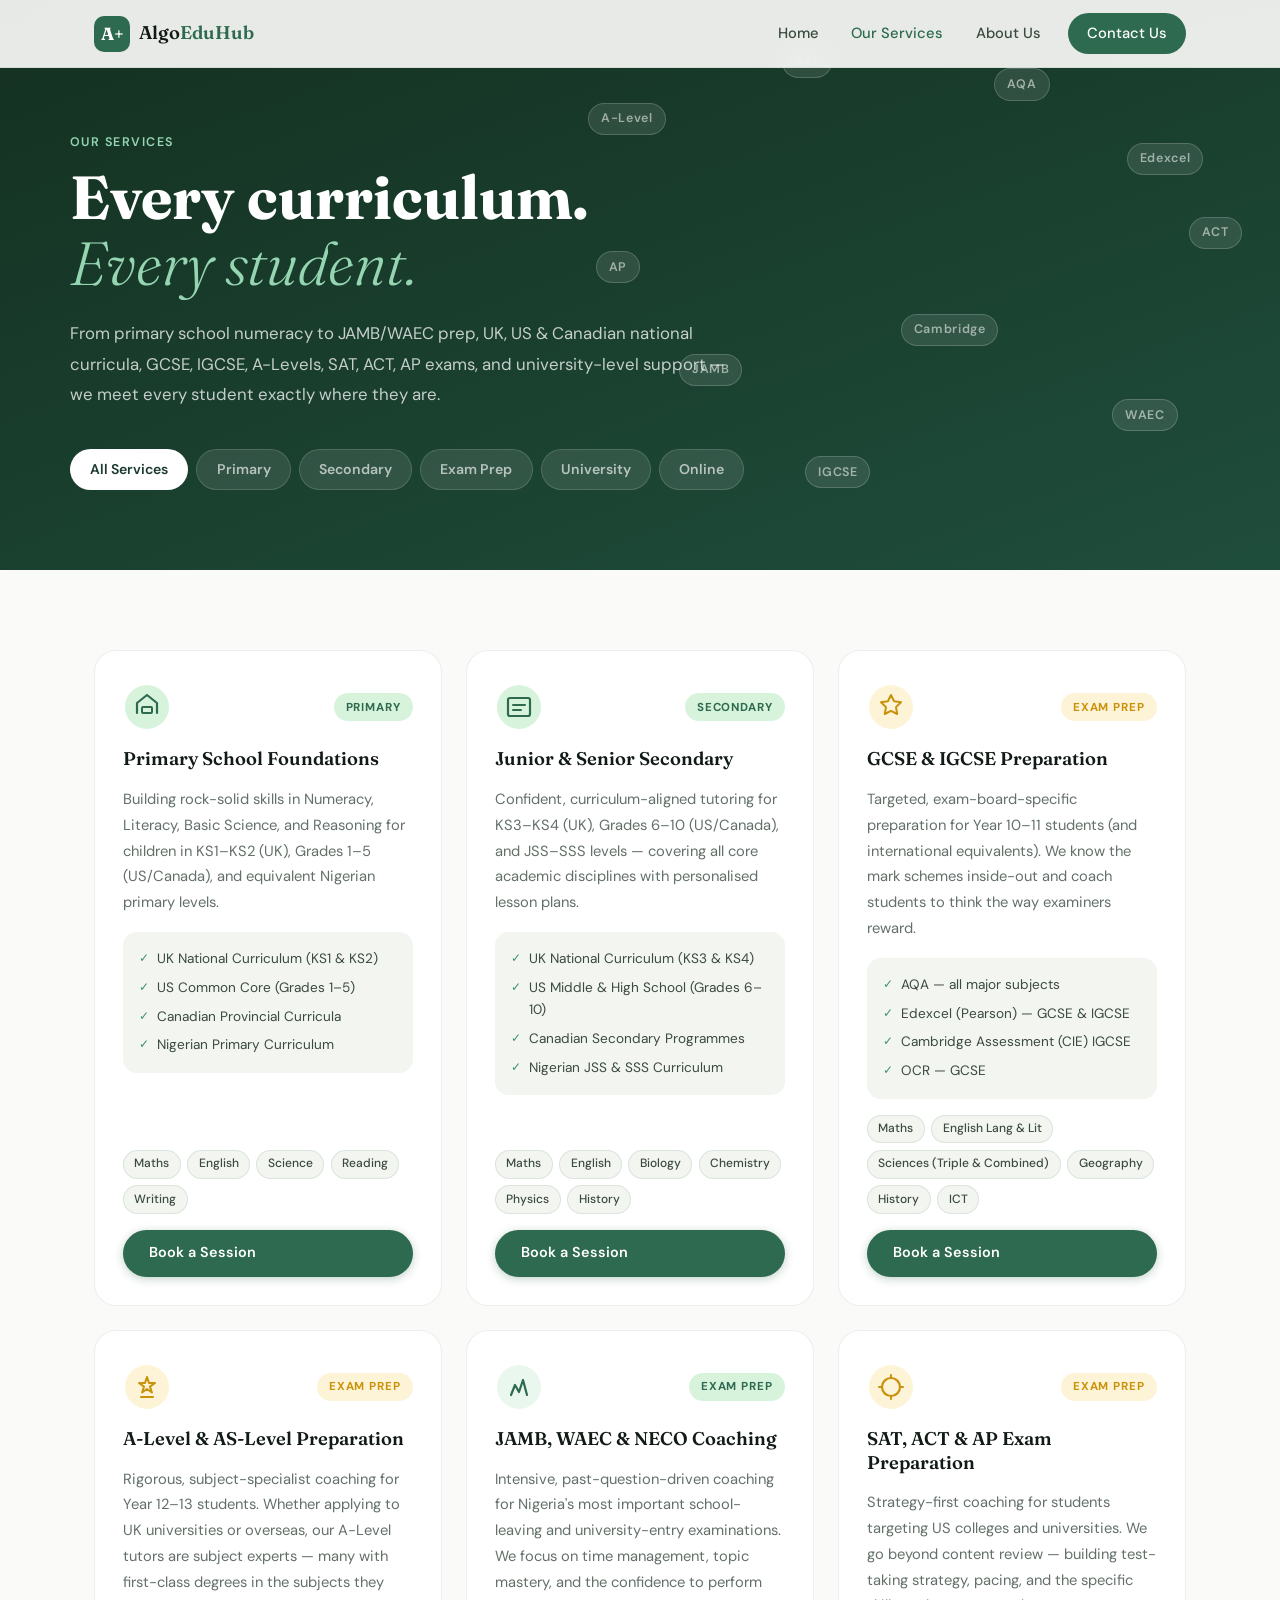
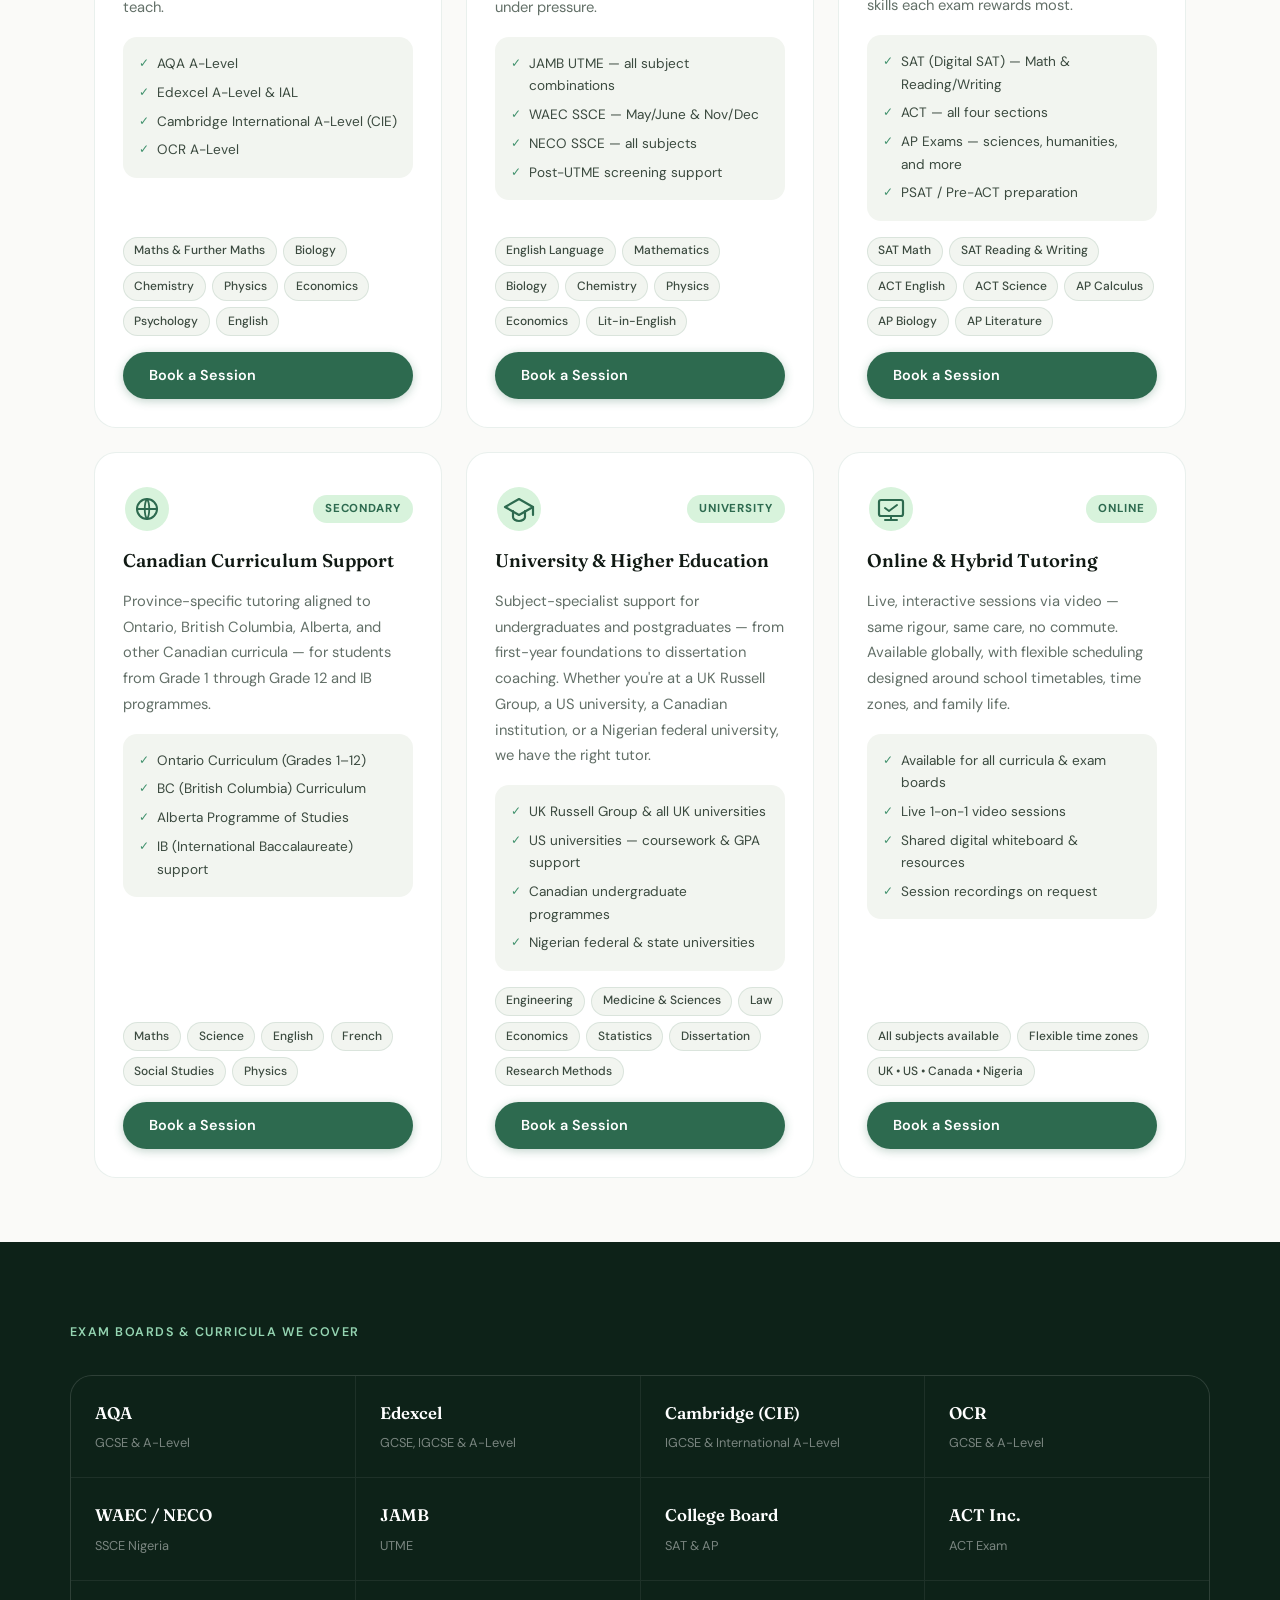
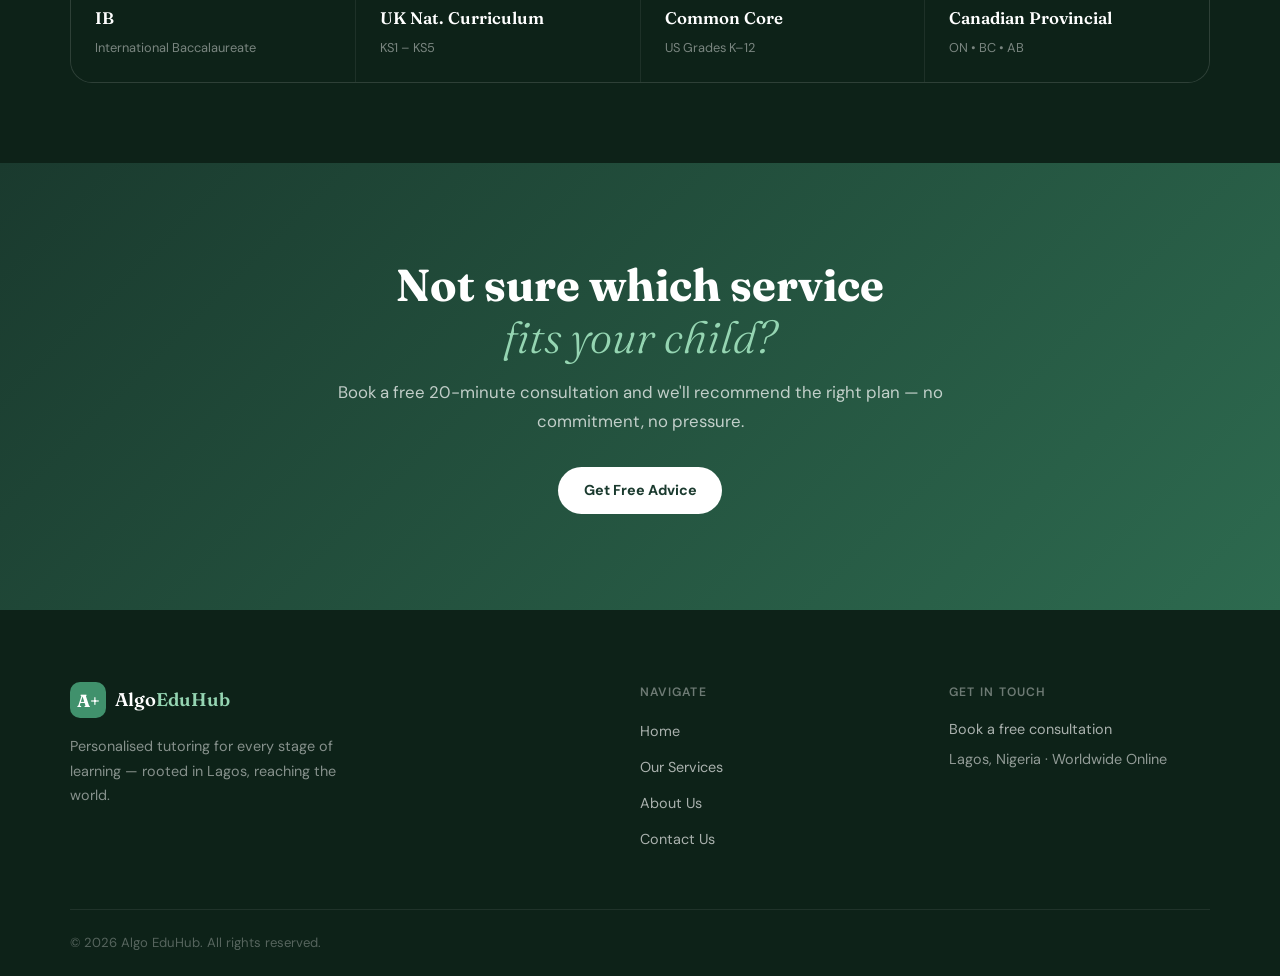
==== services.html @ 858bd10b "Site Commit" ====
<!DOCTYPE html>
<html lang="en">
<head>
  <meta charset="UTF-8" />
  <meta name="viewport" content="width=device-width, initial-scale=1.0" />
  <title>Our Services — Algo EduHub</title>
  <link rel="preconnect" href="https://fonts.googleapis.com" />
  <link rel="preconnect" href="https://fonts.gstatic.com" crossorigin />
  <link href="https://fonts.googleapis.com/css2?family=Fraunces:ital,opsz,wght@0,9..144,300;0,9..144,600;0,9..144,700;1,9..144,400&family=DM+Sans:opsz,wght@9..40,400;9..40,500;9..40,600&display=swap" rel="stylesheet" />
  <link rel="stylesheet" href="services.css" />
</head>
<body>

  <!-- NAV -->
  <header class="nav" id="nav">
    <div class="nav__inner">
      <a href="https://www.aigoeduhub.com/" class="nav__logo">
        <span class="logo-mark">A+</span>
        <span class="logo-text">Algo<em>EduHub</em></span>
      </a>
      <button class="nav__burger" id="burger" aria-label="Open menu" aria-expanded="false">
        <span></span><span></span><span></span>
      </button>
      <nav class="nav__links" id="navLinks" aria-label="Main navigation">
        <a href="..//main-page/index.html" class="nav__link">Home</a>
        <a href="../services-page/services.html" class="nav__link active">Our Services</a>
        <a href="https://www.algoeduhub.com/about" class="nav__link">About Us</a>
        <a href="https://www.algoeduhub.com/contact" class="nav__link nav__link--cta">Contact Us</a>
      </nav>
    </div>
  </header>

  <main>

    <!-- PAGE HERO -->
    <section class="page-hero">
      <div class="page-hero__inner">
        <p class="eyebrow">Our Services</p>
        <h1>Every curriculum.<br /><em>Every student.</em></h1>
        <p class="hero-sub">
          From primary school numeracy to JAMB/WAEC prep, UK, US &amp; Canadian national curricula,
          GCSE, IGCSE, A-Levels, SAT, ACT, AP exams, and university-level support —
          we meet every student exactly where they are.
        </p>

        <!-- Filter tabs -->
        <div class="filter-tabs" id="filterTabs" role="tablist" aria-label="Filter services by category">
          <button class="tab active" data-filter="all" role="tab" aria-selected="true">All Services</button>
          <button class="tab" data-filter="primary" role="tab" aria-selected="false">Primary</button>
          <button class="tab" data-filter="secondary" role="tab" aria-selected="false">Secondary</button>
          <button class="tab" data-filter="exams" role="tab" aria-selected="false">Exam Prep</button>
          <button class="tab" data-filter="university" role="tab" aria-selected="false">University</button>
          <button class="tab" data-filter="online" role="tab" aria-selected="false">Online</button>
        </div>
      </div>

      <!-- Floating curriculum badges -->
      <ul class="badge-cloud" aria-hidden="true">
        <li class="badge b1">AQA</li>
        <li class="badge b2">Edexcel</li>
        <li class="badge b3">Cambridge</li>
        <li class="badge b4">WAEC</li>
        <li class="badge b5">SAT</li>
        <li class="badge b6">ACT</li>
        <li class="badge b7">IGCSE</li>
        <li class="badge b8">A-Level</li>
        <li class="badge b9">JAMB</li>
        <li class="badge b10">AP</li>
      </ul>
    </section>

    <!-- SERVICES GRID -->
    <section class="services-section">
      <div class="services-grid" id="servicesGrid">

        <!-- 1. Primary -->
        <article class="scard reveal" data-category="primary">
          <div class="scard__top">
            <div class="scard__icon">
              <svg viewBox="0 0 48 48" fill="none" xmlns="http://www.w3.org/2000/svg">
                <circle cx="24" cy="24" r="22" fill="var(--accent-pale)"/>
                <path d="M14 30V20l10-8 10 8v10" stroke="var(--accent)" stroke-width="2.2" stroke-linecap="round" stroke-linejoin="round"/>
                <rect x="19" y="24" width="10" height="6" rx="1" stroke="var(--accent)" stroke-width="2"/>
              </svg>
            </div>
            <span class="scard__tag">Primary</span>
          </div>
          <h2>Primary School Foundations</h2>
          <p class="scard__desc">Building rock-solid skills in Numeracy, Literacy, Basic Science, and Reasoning for children in KS1–KS2 (UK), Grades 1–5 (US/Canada), and equivalent Nigerian primary levels.</p>
          <ul class="scard__curricula">
            <li>UK National Curriculum (KS1 &amp; KS2)</li>
            <li>US Common Core (Grades 1–5)</li>
            <li>Canadian Provincial Curricula</li>
            <li>Nigerian Primary Curriculum</li>
          </ul>
          <div class="scard__subjects">
            <span>Maths</span><span>English</span><span>Science</span><span>Reading</span><span>Writing</span>
          </div>
          <a href="https://www.algoeduhub.com/contact" class="btn btn--primary">Book a Session</a>
        </article>

        <!-- 2. Secondary / GCSE -->
        <article class="scard reveal" data-category="secondary">
          <div class="scard__top">
            <div class="scard__icon">
              <svg viewBox="0 0 48 48" fill="none" xmlns="http://www.w3.org/2000/svg">
                <circle cx="24" cy="24" r="22" fill="var(--accent-pale)"/>
                <rect x="13" y="15" width="22" height="18" rx="2" stroke="var(--accent)" stroke-width="2.2"/>
                <path d="M18 22h12M18 27h8" stroke="var(--accent)" stroke-width="2" stroke-linecap="round"/>
              </svg>
            </div>
            <span class="scard__tag">Secondary</span>
          </div>
          <h2>Junior &amp; Senior Secondary</h2>
          <p class="scard__desc">Confident, curriculum-aligned tutoring for KS3–KS4 (UK), Grades 6–10 (US/Canada), and JSS–SSS levels — covering all core academic disciplines with personalised lesson plans.</p>
          <ul class="scard__curricula">
            <li>UK National Curriculum (KS3 &amp; KS4)</li>
            <li>US Middle &amp; High School (Grades 6–10)</li>
            <li>Canadian Secondary Programmes</li>
            <li>Nigerian JSS &amp; SSS Curriculum</li>
          </ul>
          <div class="scard__subjects">
            <span>Maths</span><span>English</span><span>Biology</span><span>Chemistry</span><span>Physics</span><span>History</span>
          </div>
          <a href="https://www.algoeduhub.com/contact" class="btn btn--primary">Book a Session</a>
        </article>

        <!-- 3. GCSE / IGCSE -->
        <article class="scard reveal" data-category="exams">
          <div class="scard__top">
            <div class="scard__icon">
              <svg viewBox="0 0 48 48" fill="none" xmlns="http://www.w3.org/2000/svg">
                <circle cx="24" cy="24" r="22" fill="var(--gold-pale)"/>
                <path d="M24 12l3.09 6.26L34 19.27l-5 4.87 1.18 6.86L24 27.77l-6.18 3.23L19 24.14l-5-4.87 6.91-1.01L24 12z" stroke="var(--gold)" stroke-width="2" stroke-linejoin="round" fill="none"/>
              </svg>
            </div>
            <span class="scard__tag scard__tag--gold">Exam Prep</span>
          </div>
          <h2>GCSE &amp; IGCSE Preparation</h2>
          <p class="scard__desc">Targeted, exam-board-specific preparation for Year 10–11 students (and international equivalents). We know the mark schemes inside-out and coach students to think the way examiners reward.</p>
          <ul class="scard__curricula">
            <li>AQA — all major subjects</li>
            <li>Edexcel (Pearson) — GCSE &amp; IGCSE</li>
            <li>Cambridge Assessment (CIE) IGCSE</li>
            <li>OCR — GCSE</li>
          </ul>
          <div class="scard__subjects">
            <span>Maths</span><span>English Lang &amp; Lit</span><span>Sciences (Triple &amp; Combined)</span><span>Geography</span><span>History</span><span>ICT</span>
          </div>
          <a href="https://www.algoeduhub.com/contact" class="btn btn--primary">Book a Session</a>
        </article>

        <!-- 4. A-Level -->
        <article class="scard reveal" data-category="exams">
          <div class="scard__top">
            <div class="scard__icon">
              <svg viewBox="0 0 48 48" fill="none" xmlns="http://www.w3.org/2000/svg">
                <circle cx="24" cy="24" r="22" fill="var(--gold-pale)"/>
                <path d="M24 14l2 6h6l-5 3.6 1.9 5.9L24 26l-4.9 3.5 1.9-5.9L16 20h6z" stroke="var(--gold)" stroke-width="2" stroke-linejoin="round" fill="none"/>
                <path d="M18 34h12" stroke="var(--gold)" stroke-width="2" stroke-linecap="round"/>
              </svg>
            </div>
            <span class="scard__tag scard__tag--gold">Exam Prep</span>
          </div>
          <h2>A-Level &amp; AS-Level Preparation</h2>
          <p class="scard__desc">Rigorous, subject-specialist coaching for Year 12–13 students. Whether applying to UK universities or overseas, our A-Level tutors are subject experts — many with first-class degrees in the subjects they teach.</p>
          <ul class="scard__curricula">
            <li>AQA A-Level</li>
            <li>Edexcel A-Level &amp; IAL</li>
            <li>Cambridge International A-Level (CIE)</li>
            <li>OCR A-Level</li>
          </ul>
          <div class="scard__subjects">
            <span>Maths &amp; Further Maths</span><span>Biology</span><span>Chemistry</span><span>Physics</span><span>Economics</span><span>Psychology</span><span>English</span>
          </div>
          <a href="https://www.algoeduhub.com/contact" class="btn btn--primary">Book a Session</a>
        </article>

        <!-- 5. JAMB / WAEC / NECO -->
        <article class="scard reveal" data-category="exams">
          <div class="scard__top">
            <div class="scard__icon">
              <svg viewBox="0 0 48 48" fill="none" xmlns="http://www.w3.org/2000/svg">
                <circle cx="24" cy="24" r="22" fill="var(--green-pale)"/>
                <path d="M16 32l4-10 4 7 4-12 4 15" stroke="var(--accent)" stroke-width="2.2" stroke-linecap="round" stroke-linejoin="round" fill="none"/>
              </svg>
            </div>
            <span class="scard__tag">Exam Prep</span>
          </div>
          <h2>JAMB, WAEC &amp; NECO Coaching</h2>
          <p class="scard__desc">Intensive, past-question-driven coaching for Nigeria's most important school-leaving and university-entry examinations. We focus on time management, topic mastery, and the confidence to perform under pressure.</p>
          <ul class="scard__curricula">
            <li>JAMB UTME — all subject combinations</li>
            <li>WAEC SSCE — May/June &amp; Nov/Dec</li>
            <li>NECO SSCE — all subjects</li>
            <li>Post-UTME screening support</li>
          </ul>
          <div class="scard__subjects">
            <span>English Language</span><span>Mathematics</span><span>Biology</span><span>Chemistry</span><span>Physics</span><span>Economics</span><span>Lit-in-English</span>
          </div>
          <a href="https://www.algoeduhub.com/contact" class="btn btn--primary">Book a Session</a>
        </article>

        <!-- 6. SAT / ACT / AP -->
        <article class="scard reveal" data-category="exams">
          <div class="scard__top">
            <div class="scard__icon">
              <svg viewBox="0 0 48 48" fill="none" xmlns="http://www.w3.org/2000/svg">
                <circle cx="24" cy="24" r="22" fill="var(--gold-pale)"/>
                <circle cx="24" cy="24" r="9" stroke="var(--gold)" stroke-width="2.2"/>
                <path d="M24 15V12M24 36v-3M15 24h-3M36 24h-3" stroke="var(--gold)" stroke-width="2" stroke-linecap="round"/>
              </svg>
            </div>
            <span class="scard__tag scard__tag--gold">Exam Prep</span>
          </div>
          <h2>SAT, ACT &amp; AP Exam Preparation</h2>
          <p class="scard__desc">Strategy-first coaching for students targeting US colleges and universities. We go beyond content review — building test-taking strategy, pacing, and the specific skills each exam rewards most.</p>
          <ul class="scard__curricula">
            <li>SAT (Digital SAT) — Math &amp; Reading/Writing</li>
            <li>ACT — all four sections</li>
            <li>AP Exams — sciences, humanities, and more</li>
            <li>PSAT / Pre-ACT preparation</li>
          </ul>
          <div class="scard__subjects">
            <span>SAT Math</span><span>SAT Reading &amp; Writing</span><span>ACT English</span><span>ACT Science</span><span>AP Calculus</span><span>AP Biology</span><span>AP Literature</span>
          </div>
          <a href="https://www.algoeduhub.com/contact" class="btn btn--primary">Book a Session</a>
        </article>

        <!-- 7. Canadian Curriculum -->
        <article class="scard reveal" data-category="secondary">
          <div class="scard__top">
            <div class="scard__icon">
              <svg viewBox="0 0 48 48" fill="none" xmlns="http://www.w3.org/2000/svg">
                <circle cx="24" cy="24" r="22" fill="var(--accent-pale)"/>
                <path d="M24 14c-5.523 0-10 4.477-10 10s4.477 10 10 10 10-4.477 10-10S29.523 14 24 14z" stroke="var(--accent)" stroke-width="2"/>
                <path d="M14 24h20M24 14c-3 4-3 16 0 20M24 14c3 4 3 16 0 20" stroke="var(--accent)" stroke-width="1.8" stroke-linecap="round"/>
              </svg>
            </div>
            <span class="scard__tag">Secondary</span>
          </div>
          <h2>Canadian Curriculum Support</h2>
          <p class="scard__desc">Province-specific tutoring aligned to Ontario, British Columbia, Alberta, and other Canadian curricula — for students from Grade 1 through Grade 12 and IB programmes.</p>
          <ul class="scard__curricula">
            <li>Ontario Curriculum (Grades 1–12)</li>
            <li>BC (British Columbia) Curriculum</li>
            <li>Alberta Programme of Studies</li>
            <li>IB (International Baccalaureate) support</li>
          </ul>
          <div class="scard__subjects">
            <span>Maths</span><span>Science</span><span>English</span><span>French</span><span>Social Studies</span><span>Physics</span>
          </div>
          <a href="https://www.algoeduhub.com/contact" class="btn btn--primary">Book a Session</a>
        </article>

        <!-- 8. University -->
        <article class="scard reveal" data-category="university">
          <div class="scard__top">
            <div class="scard__icon">
              <svg viewBox="0 0 48 48" fill="none" xmlns="http://www.w3.org/2000/svg">
                <circle cx="24" cy="24" r="22" fill="var(--accent-pale)"/>
                <path d="M10 22l14-8 14 8-14 8-14-8z" stroke="var(--accent)" stroke-width="2.2" stroke-linejoin="round"/>
                <path d="M18 26v6c0 2 2.686 4 6 4s6-2 6-4v-6" stroke="var(--accent)" stroke-width="2.2" stroke-linecap="round"/>
                <path d="M38 22v8" stroke="var(--accent)" stroke-width="2.2" stroke-linecap="round"/>
              </svg>
            </div>
            <span class="scard__tag">University</span>
          </div>
          <h2>University &amp; Higher Education</h2>
          <p class="scard__desc">Subject-specialist support for undergraduates and postgraduates — from first-year foundations to dissertation coaching. Whether you're at a UK Russell Group, a US university, a Canadian institution, or a Nigerian federal university, we have the right tutor.</p>
          <ul class="scard__curricula">
            <li>UK Russell Group &amp; all UK universities</li>
            <li>US universities — coursework &amp; GPA support</li>
            <li>Canadian undergraduate programmes</li>
            <li>Nigerian federal &amp; state universities</li>
          </ul>
          <div class="scard__subjects">
            <span>Engineering</span><span>Medicine &amp; Sciences</span><span>Law</span><span>Economics</span><span>Statistics</span><span>Dissertation</span><span>Research Methods</span>
          </div>
          <a href="https://www.algoeduhub.com/contact" class="btn btn--primary">Book a Session</a>
        </article>

        <!-- 9. Online / Hybrid -->
        <article class="scard reveal" data-category="online">
          <div class="scard__top">
            <div class="scard__icon">
              <svg viewBox="0 0 48 48" fill="none" xmlns="http://www.w3.org/2000/svg">
                <circle cx="24" cy="24" r="22" fill="var(--accent-pale)"/>
                <rect x="12" y="15" width="24" height="16" rx="2" stroke="var(--accent)" stroke-width="2.2"/>
                <path d="M18 35h12M24 31v4" stroke="var(--accent)" stroke-width="2" stroke-linecap="round"/>
                <path d="M18 23l4 3 8-6" stroke="var(--accent)" stroke-width="2" stroke-linecap="round" stroke-linejoin="round"/>
              </svg>
            </div>
            <span class="scard__tag">Online</span>
          </div>
          <h2>Online &amp; Hybrid Tutoring</h2>
          <p class="scard__desc">Live, interactive sessions via video — same rigour, same care, no commute. Available globally, with flexible scheduling designed around school timetables, time zones, and family life.</p>
          <ul class="scard__curricula">
            <li>Available for all curricula &amp; exam boards</li>
            <li>Live 1-on-1 video sessions</li>
            <li>Shared digital whiteboard &amp; resources</li>
            <li>Session recordings on request</li>
          </ul>
          <div class="scard__subjects">
            <span>All subjects available</span><span>Flexible time zones</span><span>UK • US • Canada • Nigeria</span>
          </div>
          <a href="https://www.algoeduhub.com/contact" class="btn btn--primary">Book a Session</a>
        </article>

      </div>

      <!-- Empty state -->
      <div class="empty-state" id="emptyState" hidden>
        <p>No services match this filter. <button class="reset-link" id="resetFilter">Show all services.</button></p>
      </div>
    </section>

    <!-- EXAM BOARD STRIP -->
    <section class="boards-strip">
      <div class="boards-strip__inner">
        <p class="eyebrow">Exam Boards &amp; Curricula We Cover</p>
        <div class="boards-grid">
          <div class="board-item"><span class="board-name">AQA</span><span class="board-desc">GCSE &amp; A-Level</span></div>
          <div class="board-item"><span class="board-name">Edexcel</span><span class="board-desc">GCSE, IGCSE &amp; A-Level</span></div>
          <div class="board-item"><span class="board-name">Cambridge (CIE)</span><span class="board-desc">IGCSE &amp; International A-Level</span></div>
          <div class="board-item"><span class="board-name">OCR</span><span class="board-desc">GCSE &amp; A-Level</span></div>
          <div class="board-item"><span class="board-name">WAEC / NECO</span><span class="board-desc">SSCE Nigeria</span></div>
          <div class="board-item"><span class="board-name">JAMB</span><span class="board-desc">UTME</span></div>
          <div class="board-item"><span class="board-name">College Board</span><span class="board-desc">SAT &amp; AP</span></div>
          <div class="board-item"><span class="board-name">ACT Inc.</span><span class="board-desc">ACT Exam</span></div>
          <div class="board-item"><span class="board-name">IB</span><span class="board-desc">International Baccalaureate</span></div>
          <div class="board-item"><span class="board-name">UK Nat. Curriculum</span><span class="board-desc">KS1 – KS5</span></div>
          <div class="board-item"><span class="board-name">Common Core</span><span class="board-desc">US Grades K–12</span></div>
          <div class="board-item"><span class="board-name">Canadian Provincial</span><span class="board-desc">ON • BC • AB</span></div>
        </div>
      </div>
    </section>

    <!-- CTA -->
    <section class="cta-banner">
      <div class="cta-banner__inner">
        <h2>Not sure which service<br /><em>fits your child?</em></h2>
        <p>Book a free 20-minute consultation and we'll recommend the right plan — no commitment, no pressure.</p>
        <a href="https://www.algoeduhub.com/contact" class="btn btn--light">Get Free Advice</a>
      </div>
    </section>

  </main>

  <!-- FOOTER -->
  <footer class="footer">
    <div class="footer__inner">
      <div class="footer__brand">
        <a href="https://www.algoeduhub.com/" class="nav__logo">
          <span class="logo-mark">A+</span>
          <span class="logo-text">Algo<em>EduHub</em></span>
        </a>
        <p>Personalised tutoring for every stage of learning — rooted in Lagos, reaching the world.</p>
      </div>
      <nav class="footer__nav" aria-label="Footer navigation">
        <h4>Navigate</h4>
        <ul>
          <li><a href="https://www.algoeduhub.com/">Home</a></li>
          <li><a href="../services-page/services.html">Our Services</a></li>
          <li><a href="https://www.algoeduhub.com/about">About Us</a></li>
          <li><a href="https://www.algoeduhub.com/contact">Contact Us</a></li>
        </ul>
      </nav>
      <div class="footer__contact">
        <h4>Get In Touch</h4>
        <p><a href="https://www.algoeduhub.com/contact">Book a free consultation</a></p>
        <p>Lagos, Nigeria · Worldwide Online</p>
      </div>
    </div>
    <div class="footer__bottom">
      <p>© <span id="year"></span> Algo EduHub. All rights reserved.</p>
    </div>
  </footer>

  <script src="services.js"></script>
</body>
</html>
---- services.css ----
/* =============================================
   DELPHI EDUHUB — services.css
   Consistent with index/style.css token system
   ============================================= */

/* ---- TOKENS ---- */
:root {
  --green-900: #0d2218;
  --green-800: #143020;
  --green-700: #1a3a2e;
  --green-600: #1f4d3c;
  --green-500: #2d6a4f;
  --green-400: #40916c;
  --green-200: #95d5b2;

  --accent:       #2d6a4f;
  --accent-mid:   #40916c;
  --accent-pale:  #d8f3dc;
  --green-pale:   #eaf7ef;

  --gold:         #c9920a;
  --gold-pale:    #fdf3d7;
  --gold-mid:     #e6a817;

  --ink:          #111a14;
  --ink-mid:      #3b4a3f;
  --ink-soft:     #637068;

  --surface:      #fafaf8;
  --surface-alt:  #f2f5f0;
  --white:        #ffffff;

  --font-display: 'Fraunces', Georgia, serif;
  --font-body:    'DM Sans', system-ui, sans-serif;

  --radius-sm:  6px;
  --radius-md:  14px;
  --radius-lg:  22px;
  --radius-xl:  32px;

  --shadow-sm:  0 1px 4px rgba(13,34,24,0.07);
  --shadow-md:  0 4px 20px rgba(13,34,24,0.10);
  --shadow-lg:  0 12px 40px rgba(13,34,24,0.14);

  --max-w: 1140px;
  --nav-h: 68px;
}

/* ---- RESET ---- */
*, *::before, *::after { box-sizing: border-box; margin: 0; padding: 0; }
html { scroll-behavior: smooth; -webkit-text-size-adjust: 100%; }
body {
  font-family: var(--font-body);
  background: var(--surface);
  color: var(--ink);
  line-height: 1.65;
  font-size: 16px;
  overflow-x: hidden;
}
img, svg { display: block; max-width: 100%; }
a { color: inherit; text-decoration: none; }
ul { list-style: none; }
button { cursor: pointer; border: none; background: none; font: inherit; }

/* ---- EYEBROW ---- */
.eyebrow {
  font-size: 0.78rem;
  font-weight: 600;
  letter-spacing: 0.12em;
  text-transform: uppercase;
  color: var(--accent-mid);
  margin-bottom: 0.75rem;
}

/* ---- BUTTONS ---- */
.btn {
  display: inline-flex;
  align-items: center;
  padding: 0.72rem 1.6rem;
  border-radius: 100px;
  font-size: 0.9rem;
  font-weight: 600;
  transition: transform 0.18s, box-shadow 0.18s, background 0.18s;
}
.btn:focus-visible { outline: 3px solid var(--gold); outline-offset: 3px; }
.btn--primary {
  background: var(--green-500);
  color: var(--white);
  box-shadow: 0 2px 10px rgba(45,106,79,0.30);
}
.btn--primary:hover { background: var(--green-600); transform: translateY(-1px); box-shadow: 0 6px 18px rgba(45,106,79,0.30); }
.btn--light {
  background: var(--white);
  color: var(--green-700);
  font-weight: 700;
}
.btn--light:hover { background: var(--gold-pale); transform: translateY(-1px); }

/* ===== NAVIGATION ===== */
.nav {
  position: fixed;
  top: 0; left: 0; right: 0;
  z-index: 100;
  height: var(--nav-h);
  background: rgba(250,250,248,0.92);
  backdrop-filter: blur(12px);
  -webkit-backdrop-filter: blur(12px);
  border-bottom: 1px solid rgba(45,106,79,0.10);
  transition: box-shadow 0.25s;
}
.nav.scrolled { box-shadow: var(--shadow-md); }
.nav__inner {
  max-width: var(--max-w);
  margin: 0 auto;
  padding: 0 1.5rem;
  height: 100%;
  display: flex;
  align-items: center;
  justify-content: space-between;
}
.nav__logo {
  display: flex;
  align-items: center;
  gap: 0.55rem;
}
.logo-mark {
  width: 36px; height: 36px;
  background: var(--green-500);
  color: var(--white);
  border-radius: 10px;
  display: grid;
  place-items: center;
  font-family: var(--font-display);
  font-size: 1.1rem;
  font-weight: 700;
  flex-shrink: 0;
}
.logo-text {
  font-family: var(--font-display);
  font-size: 1.15rem;
  font-weight: 600;
  color: var(--ink);
}
.logo-text em { font-style: normal; color: var(--green-500); }

.nav__links {
  display: flex;
  align-items: center;
  gap: 0.25rem;
}
.nav__link {
  font-size: 0.92rem;
  font-weight: 500;
  color: var(--ink-mid);
  padding: 0.45rem 0.9rem;
  border-radius: 100px;
  transition: color 0.15s, background 0.15s;
}
.nav__link:hover, .nav__link.active { color: var(--green-500); }
.nav__link--cta {
  background: var(--green-500);
  color: var(--white) !important;
  padding: 0.5rem 1.2rem;
  margin-left: 0.5rem;
}
.nav__link--cta:hover { background: var(--green-600); }

.nav__burger {
  display: none;
  flex-direction: column;
  gap: 5px;
  padding: 6px;
}
.nav__burger span {
  display: block;
  width: 24px; height: 2px;
  background: var(--ink);
  border-radius: 2px;
  transition: transform 0.25s, opacity 0.25s;
}
.nav__burger.open span:nth-child(1) { transform: translateY(7px) rotate(45deg); }
.nav__burger.open span:nth-child(2) { opacity: 0; }
.nav__burger.open span:nth-child(3) { transform: translateY(-7px) rotate(-45deg); }

/* ===== PAGE HERO ===== */
.page-hero {
  background: linear-gradient(160deg, var(--green-800) 0%, var(--green-600) 100%);
  padding: calc(var(--nav-h) + 4rem) 1.5rem 5rem;
  position: relative;
  overflow: hidden;
}
.page-hero__inner {
  max-width: var(--max-w);
  margin: 0 auto;
  position: relative;
  z-index: 1;
}
.page-hero .eyebrow { color: var(--green-200); }

.page-hero h1 {
  font-family: var(--font-display);
  font-size: clamp(2.4rem, 5vw, 3.8rem);
  font-weight: 700;
  color: var(--white);
  line-height: 1.1;
  margin-bottom: 1.25rem;
}
.page-hero h1 em {
  font-style: italic;
  font-weight: 300;
  color: var(--green-200);
}
.hero-sub {
  font-size: 1.05rem;
  color: rgba(255,255,255,0.75);
  max-width: 680px;
  line-height: 1.8;
  margin-bottom: 2.5rem;
}

/* Filter tabs */
.filter-tabs {
  display: flex;
  flex-wrap: wrap;
  gap: 0.5rem;
}
.tab {
  padding: 0.5rem 1.2rem;
  border-radius: 100px;
  font-size: 0.88rem;
  font-weight: 600;
  color: rgba(255,255,255,0.65);
  background: rgba(255,255,255,0.10);
  border: 1.5px solid rgba(255,255,255,0.15);
  transition: background 0.18s, color 0.18s, border-color 0.18s;
}
.tab:hover { background: rgba(255,255,255,0.18); color: var(--white); }
.tab.active {
  background: var(--white);
  color: var(--green-700);
  border-color: transparent;
}
.tab:focus-visible { outline: 3px solid var(--gold); outline-offset: 3px; }

/* Floating badges */
.badge-cloud {
  position: absolute;
  inset: 0;
  pointer-events: none;
  list-style: none;
}
.badge {
  position: absolute;
  background: rgba(255,255,255,0.10);
  border: 1px solid rgba(255,255,255,0.18);
  color: rgba(255,255,255,0.55);
  font-size: 0.78rem;
  font-weight: 600;
  letter-spacing: 0.05em;
  padding: 0.3rem 0.75rem;
  border-radius: 100px;
  backdrop-filter: blur(4px);
  animation: floatBadge 6s ease-in-out infinite;
}
/* Position each badge */
.b1  { top: 12%; right: 18%; animation-delay: 0s; }
.b2  { top: 25%; right: 6%;  animation-delay: 0.8s; }
.b3  { top: 55%; right: 22%; animation-delay: 1.4s; }
.b4  { top: 70%; right: 8%;  animation-delay: 2s; }
.b5  { top: 8%;  right: 35%; animation-delay: 0.4s; }
.b6  { top: 38%; right: 3%;  animation-delay: 1.8s; }
.b7  { top: 80%; right: 32%; animation-delay: 2.4s; }
.b8  { top: 18%; right: 48%; animation-delay: 1.1s; }
.b9  { top: 62%; right: 42%; animation-delay: 0.6s; }
.b10 { top: 44%; right: 50%; animation-delay: 1.6s; }

@keyframes floatBadge {
  0%, 100% { transform: translateY(0); }
  50%       { transform: translateY(-8px); }
}

/* ===== SERVICES SECTION ===== */
.services-section {
  max-width: var(--max-w);
  margin: 0 auto;
  padding: 5rem 1.5rem 4rem;
}

.services-grid {
  display: grid;
  grid-template-columns: repeat(3, 1fr);
  gap: 1.5rem;
}

/* Service Card */
.scard {
  background: var(--white);
  border: 1px solid rgba(45,106,79,0.10);
  border-radius: var(--radius-lg);
  padding: 2rem 1.75rem 1.75rem;
  display: flex;
  flex-direction: column;
  gap: 1rem;
  transition: transform 0.22s, box-shadow 0.22s, border-color 0.22s;
  position: relative;
  overflow: hidden;
}
.scard::after {
  content: '';
  position: absolute;
  top: 0; left: 0; right: 0;
  height: 3px;
  background: linear-gradient(90deg, var(--green-500), var(--green-200));
  transform: scaleX(0);
  transform-origin: left;
  transition: transform 0.25s ease;
}
.scard:hover { transform: translateY(-5px); box-shadow: var(--shadow-lg); border-color: transparent; }
.scard:hover::after { transform: scaleX(1); }

/* Hidden cards (filtered out) */
.scard.hidden {
  display: none;
}

.scard__top {
  display: flex;
  align-items: center;
  justify-content: space-between;
}
.scard__icon { width: 48px; height: 48px; flex-shrink: 0; }
.scard__icon svg { width: 100%; height: 100%; }

.scard__tag {
  font-size: 0.72rem;
  font-weight: 700;
  letter-spacing: 0.08em;
  text-transform: uppercase;
  background: var(--accent-pale);
  color: var(--accent);
  padding: 0.28rem 0.75rem;
  border-radius: 100px;
}
.scard__tag--gold {
  background: var(--gold-pale);
  color: var(--gold);
}

.scard h2 {
  font-family: var(--font-display);
  font-size: 1.15rem;
  font-weight: 600;
  color: var(--ink);
  line-height: 1.3;
}

.scard__desc {
  font-size: 0.92rem;
  color: var(--ink-soft);
  line-height: 1.75;
}

/* Curricula list */
.scard__curricula {
  display: flex;
  flex-direction: column;
  gap: 0.4rem;
  padding: 1rem 1rem;
  background: var(--surface-alt);
  border-radius: var(--radius-md);
  list-style: none;
}
.scard__curricula li {
  font-size: 0.85rem;
  color: var(--ink-mid);
  padding-left: 1.1rem;
  position: relative;
}
.scard__curricula li::before {
  content: '✓';
  position: absolute;
  left: 0;
  color: var(--accent-mid);
  font-size: 0.75rem;
  top: 1px;
}

/* Subject chips */
.scard__subjects {
  display: flex;
  flex-wrap: wrap;
  gap: 0.4rem;
  margin-top: auto;
}
.scard__subjects span {
  font-size: 0.75rem;
  font-weight: 500;
  color: var(--ink-mid);
  background: var(--surface-alt);
  border: 1px solid rgba(45,106,79,0.12);
  padding: 0.22rem 0.65rem;
  border-radius: 100px;
}

/* Empty state */
.empty-state {
  text-align: center;
  padding: 4rem 1.5rem;
  color: var(--ink-soft);
  font-size: 1rem;
}
.reset-link {
  color: var(--green-500);
  font-weight: 600;
  text-decoration: underline;
}
.reset-link:hover { color: var(--green-700); }

/* ===== EXAM BOARD STRIP ===== */
.boards-strip {
  background: var(--green-900);
  padding: 5rem 1.5rem;
}
.boards-strip__inner {
  max-width: var(--max-w);
  margin: 0 auto;
}
.boards-strip .eyebrow { color: var(--green-200); margin-bottom: 2rem; }

.boards-grid {
  display: grid;
  grid-template-columns: repeat(4, 1fr);
  gap: 1px;
  background: rgba(255,255,255,0.07);
  border: 1px solid rgba(255,255,255,0.07);
  border-radius: var(--radius-lg);
  overflow: hidden;
}
.board-item {
  display: flex;
  flex-direction: column;
  gap: 0.3rem;
  padding: 1.5rem 1.5rem;
  background: var(--green-900);
  transition: background 0.18s;
}
.board-item:hover { background: var(--green-800); }
.board-name {
  font-family: var(--font-display);
  font-size: 1.05rem;
  font-weight: 600;
  color: var(--white);
}
.board-desc {
  font-size: 0.8rem;
  color: rgba(255,255,255,0.45);
}

/* ===== CTA BANNER ===== */
.cta-banner {
  background: linear-gradient(135deg, var(--green-700) 0%, var(--green-500) 100%);
  padding: 6rem 1.5rem;
}
.cta-banner__inner {
  max-width: 640px;
  margin: 0 auto;
  text-align: center;
}
.cta-banner h2 {
  font-family: var(--font-display);
  font-size: clamp(1.9rem, 4vw, 2.8rem);
  font-weight: 700;
  color: var(--white);
  line-height: 1.15;
  margin-bottom: 1rem;
}
.cta-banner h2 em {
  font-style: italic;
  font-weight: 300;
  color: var(--green-200);
}
.cta-banner p {
  color: rgba(255,255,255,0.72);
  font-size: 1.05rem;
  margin-bottom: 2rem;
  line-height: 1.7;
}

/* ===== FOOTER ===== */
.footer {
  background: var(--green-900);
  color: rgba(255,255,255,0.80);
  padding: 4.5rem 1.5rem 0;
}
.footer__inner {
  max-width: var(--max-w);
  margin: 0 auto;
  display: grid;
  grid-template-columns: 2fr 1fr 1fr;
  gap: 3rem;
  padding-bottom: 3.5rem;
  border-bottom: 1px solid rgba(255,255,255,0.08);
}
.footer .logo-mark { background: var(--green-400); }
.footer .logo-text { color: var(--white); }
.footer .logo-text em { color: var(--green-200); }
.footer__brand p {
  margin-top: 1rem;
  font-size: 0.9rem;
  color: rgba(255,255,255,0.50);
  line-height: 1.7;
  max-width: 280px;
}
.footer__nav h4,
.footer__contact h4 {
  font-size: 0.76rem;
  font-weight: 600;
  letter-spacing: 0.10em;
  text-transform: uppercase;
  color: rgba(255,255,255,0.40);
  margin-bottom: 1rem;
}
.footer__nav ul { display: flex; flex-direction: column; gap: 0.6rem; }
.footer__nav a,
.footer__contact a {
  font-size: 0.9rem;
  color: rgba(255,255,255,0.65);
  transition: color 0.15s;
}
.footer__nav a:hover,
.footer__contact a:hover { color: var(--white); }
.footer__contact p { font-size: 0.9rem; color: rgba(255,255,255,0.55); margin-bottom: 0.4rem; }
.footer__bottom {
  max-width: var(--max-w);
  margin: 0 auto;
  padding: 1.4rem 0;
  font-size: 0.82rem;
  color: rgba(255,255,255,0.30);
}

/* ===== SCROLL REVEAL ===== */
.reveal {
  opacity: 0;
  transform: translateY(24px);
  transition: opacity 0.55s ease, transform 0.55s ease;
}
.reveal.visible {
  opacity: 1;
  transform: none;
}

/* ===== RESPONSIVE ===== */
@media (max-width: 1024px) {
  .services-grid { grid-template-columns: repeat(2, 1fr); }
  .boards-grid { grid-template-columns: repeat(3, 1fr); }
  .badge-cloud { display: none; }
}

@media (max-width: 720px) {
  .services-grid { grid-template-columns: 1fr; }
  .boards-grid { grid-template-columns: repeat(2, 1fr); }
  .footer__inner { grid-template-columns: 1fr; }
  .footer__brand { grid-column: 1; }
}

@media (max-width: 640px) {
  .nav__links {
    display: none;
    flex-direction: column;
    align-items: stretch;
    position: fixed;
    top: var(--nav-h);
    left: 0; right: 0;
    background: var(--surface);
    border-bottom: 1px solid rgba(45,106,79,0.10);
    padding: 1.25rem 1.5rem;
    gap: 0.25rem;
    box-shadow: var(--shadow-md);
  }
  .nav__links.open { display: flex; }
  .nav__link { padding: 0.65rem 1rem; border-radius: var(--radius-sm); }
  .nav__link--cta { text-align: center; margin-left: 0; margin-top: 0.5rem; }
  .nav__burger { display: flex; }

  .filter-tabs { gap: 0.4rem; }
  .tab { font-size: 0.82rem; padding: 0.45rem 0.9rem; }

  .boards-grid { grid-template-columns: 1fr 1fr; }
}

@media (prefers-reduced-motion: reduce) {
  .reveal { opacity: 1; transform: none; transition: none; }
  .badge { animation: none; }
  html { scroll-behavior: auto; }
}
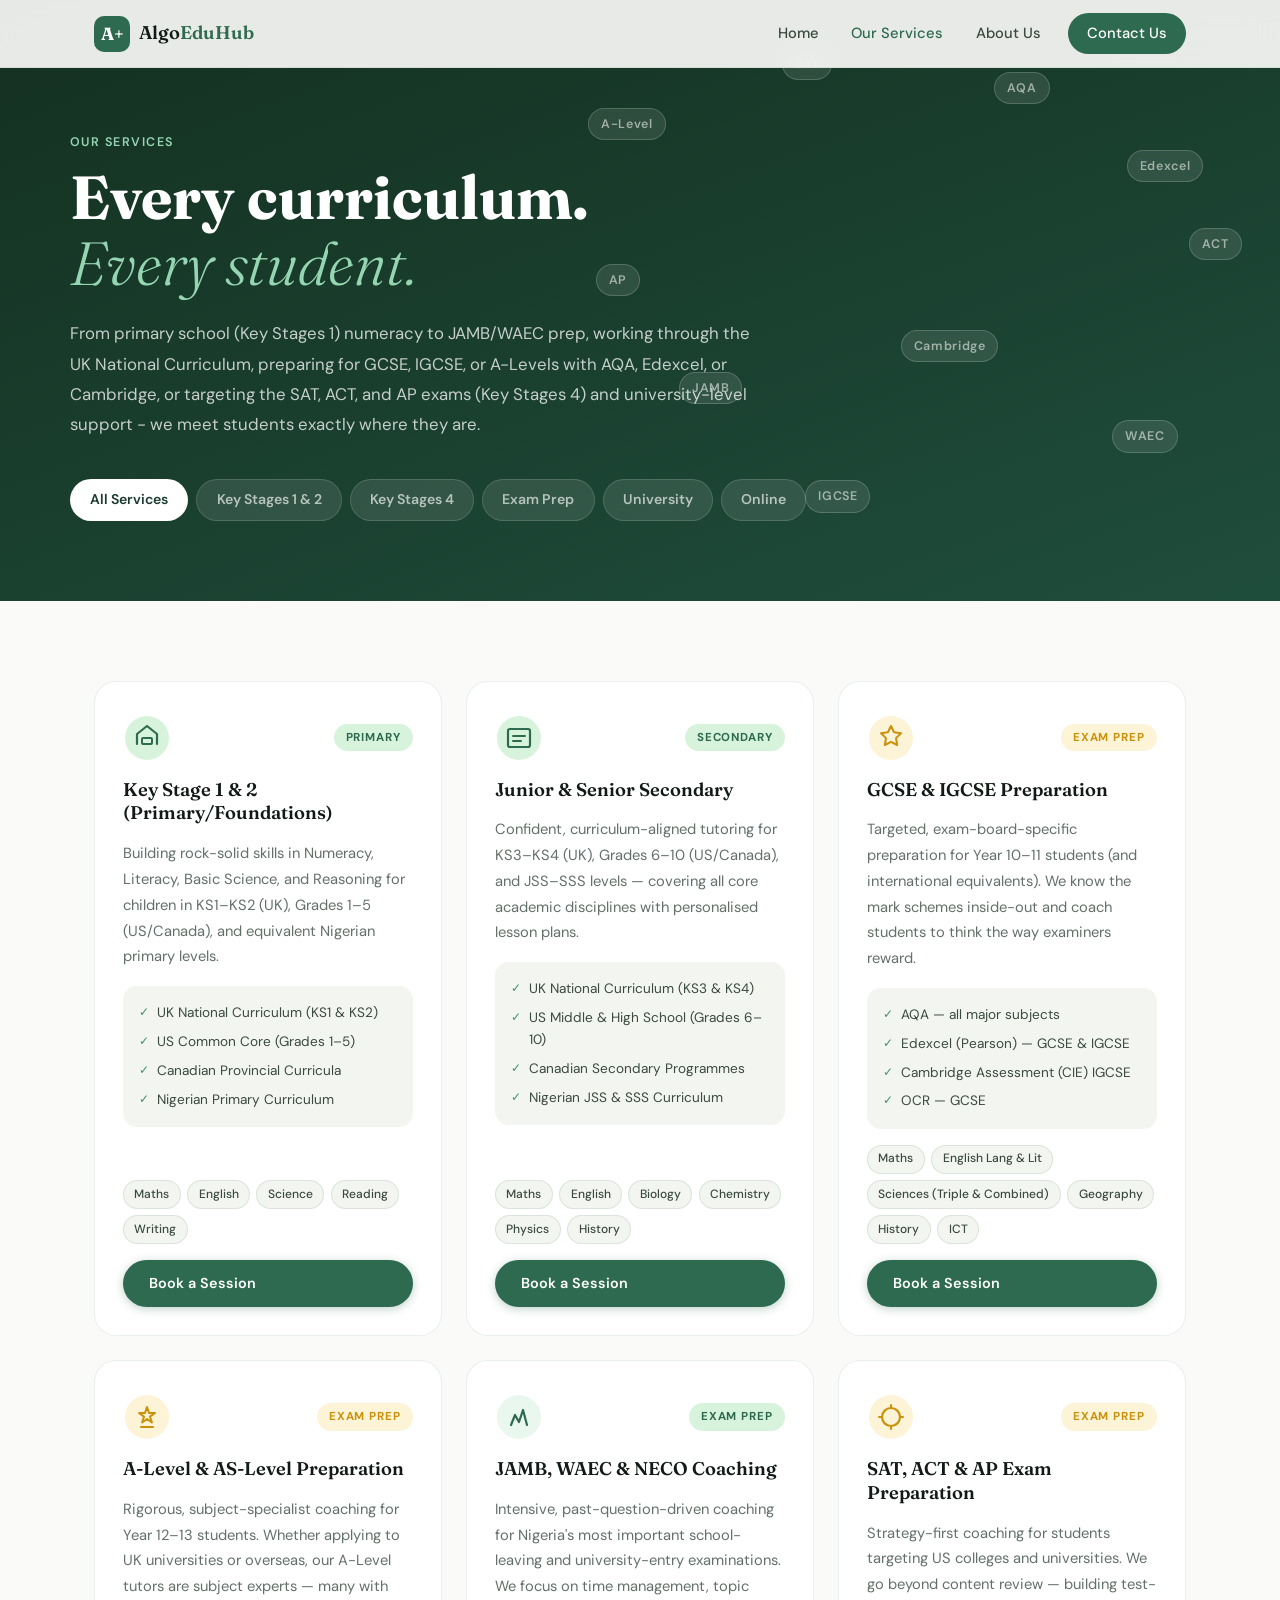
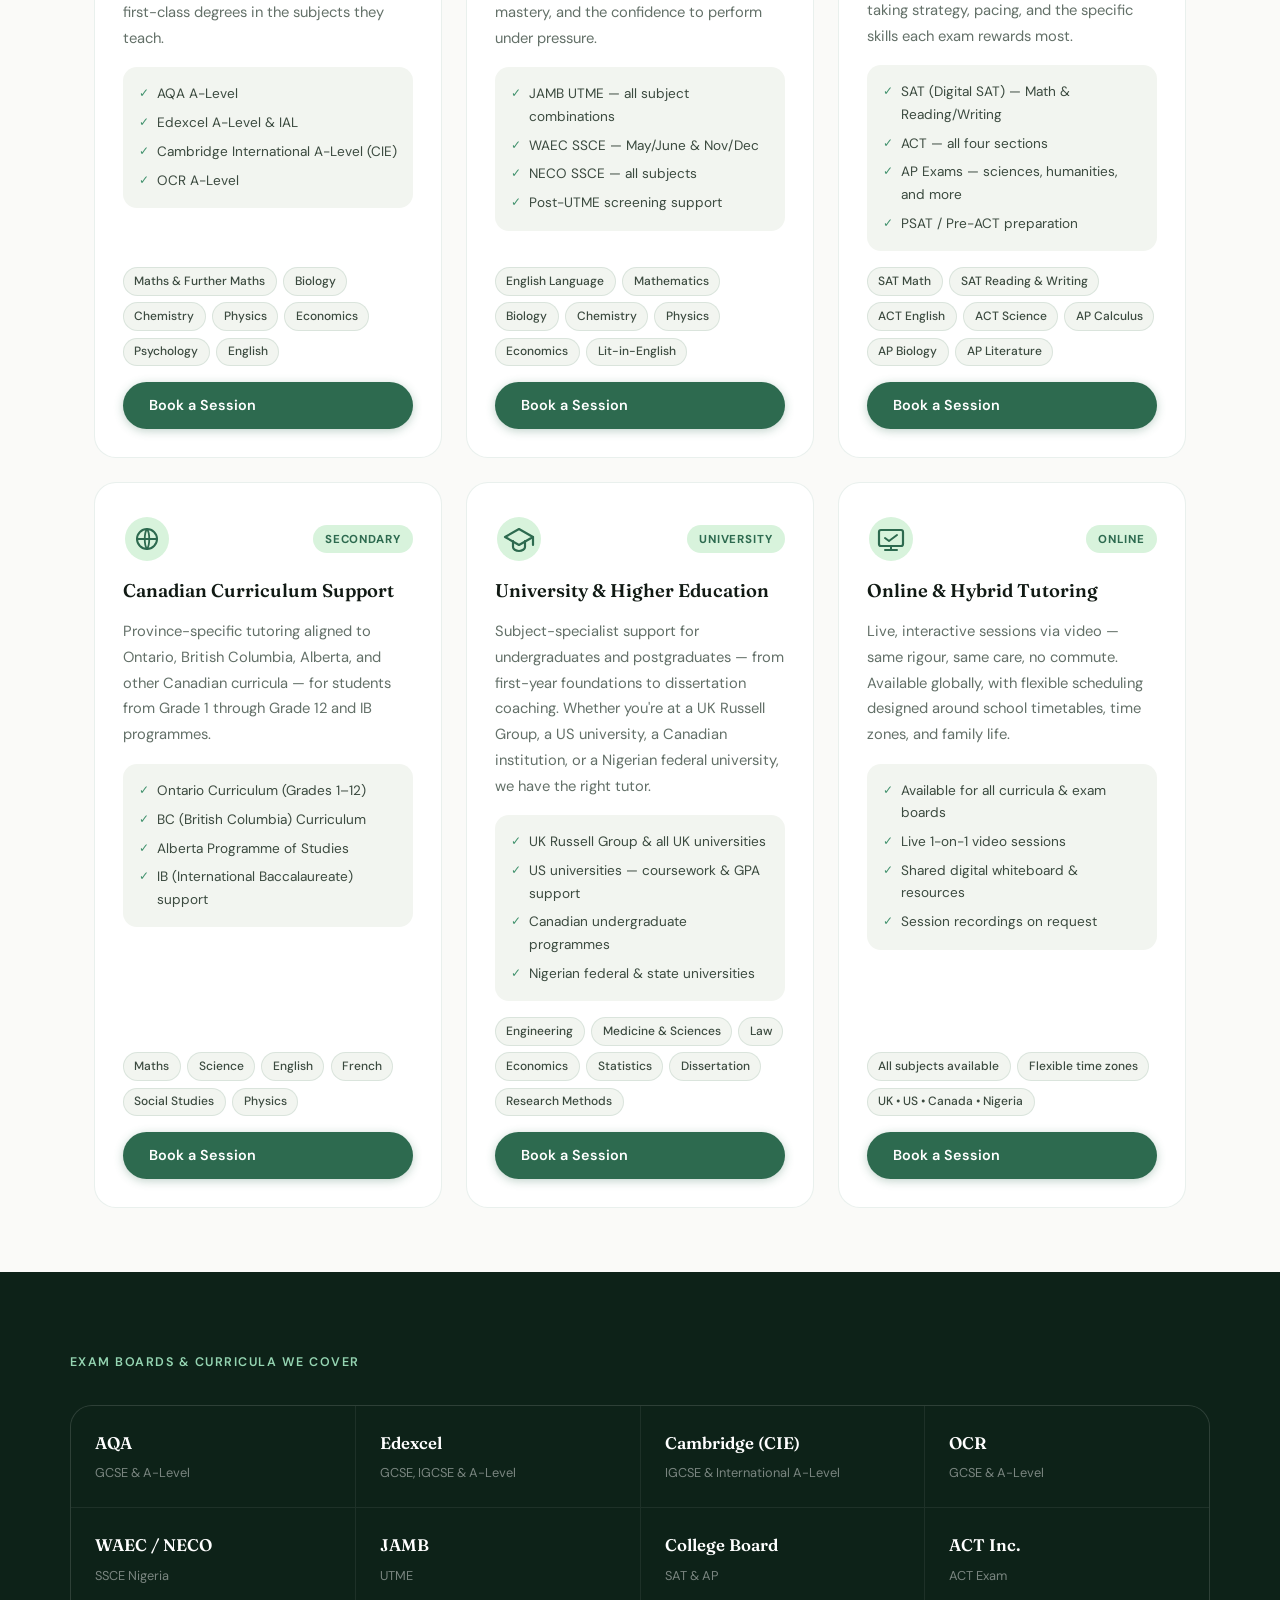
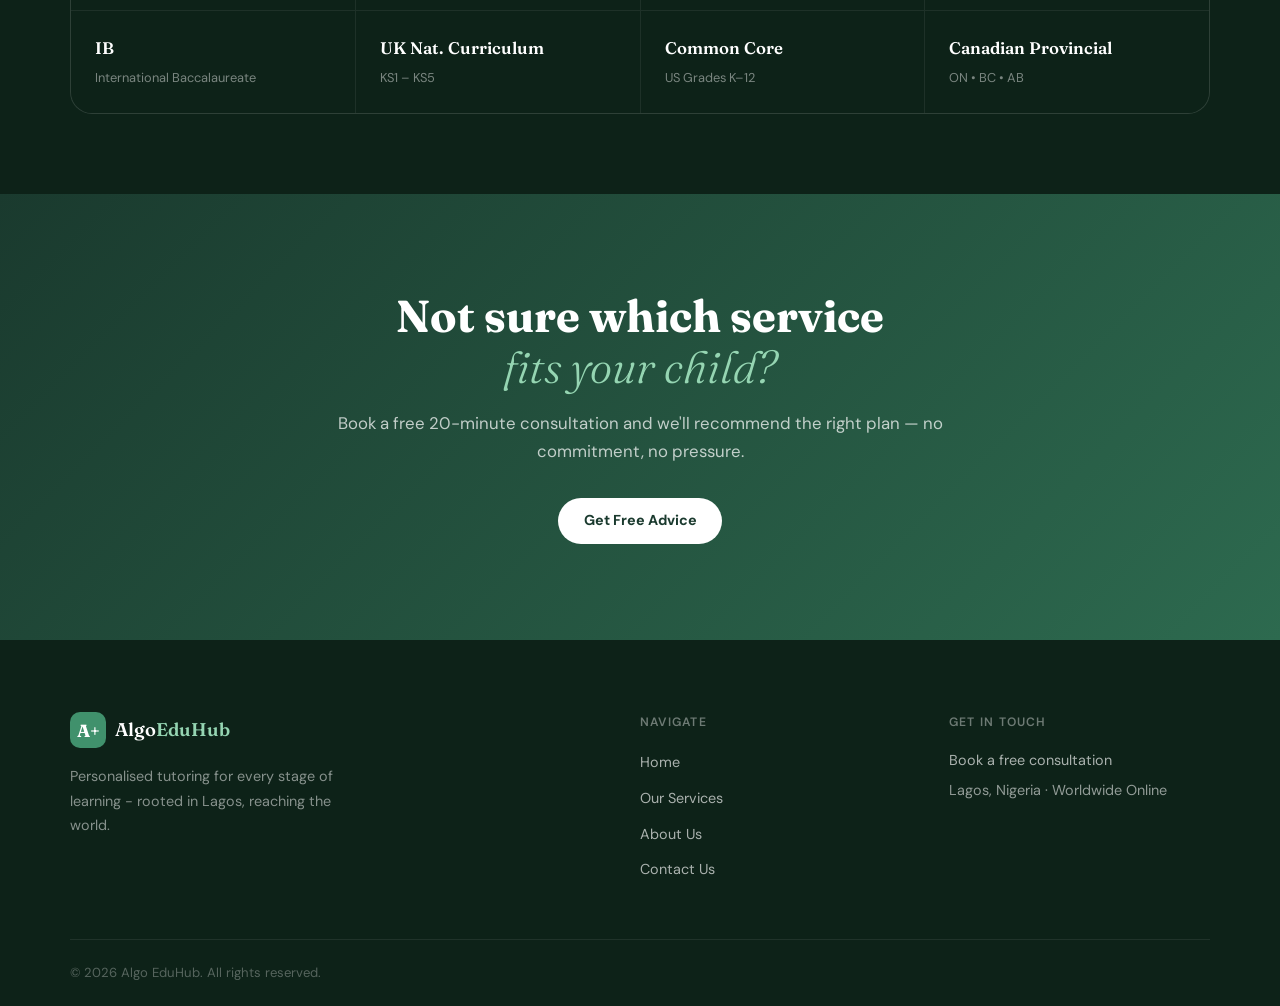
==== commit 7a2834de: "today's commit" ====
--- a/services.html
+++ b/services.html
@@ -22,10 +22,10 @@
         <span></span><span></span><span></span>
       </button>
       <nav class="nav__links" id="navLinks" aria-label="Main navigation">
-        <a href="..//main-page/index.html" class="nav__link">Home</a>
-        <a href="../services-page/services.html" class="nav__link active">Our Services</a>
+        <a href="index.html" class="nav__link">Home</a>
+        <a href="services.html" class="nav__link active">Our Services</a>
         <a href="https://www.algoeduhub.com/about" class="nav__link">About Us</a>
-        <a href="https://www.algoeduhub.com/contact" class="nav__link nav__link--cta">Contact Us</a>
+        <a href="https://wa.me/9124222764" class="nav__link nav__link--cta">Contact Us</a>
       </nav>
     </div>
   </header>
@@ -38,16 +38,14 @@
         <p class="eyebrow">Our Services</p>
         <h1>Every curriculum.<br /><em>Every student.</em></h1>
         <p class="hero-sub">
-          From primary school numeracy to JAMB/WAEC prep, UK, US &amp; Canadian national curricula,
-          GCSE, IGCSE, A-Levels, SAT, ACT, AP exams, and university-level support —
-          we meet every student exactly where they are.
+          From primary school (Key Stages 1) numeracy to JAMB/WAEC prep, working through the UK National Curriculum, preparing for GCSE, IGCSE, or A-Levels with AQA, Edexcel, or Cambridge, or targeting the SAT, ACT, and AP exams (Key Stages 4) and university-level support - we meet students exactly where they are.
         </p>
 
         <!-- Filter tabs -->
         <div class="filter-tabs" id="filterTabs" role="tablist" aria-label="Filter services by category">
           <button class="tab active" data-filter="all" role="tab" aria-selected="true">All Services</button>
-          <button class="tab" data-filter="primary" role="tab" aria-selected="false">Primary</button>
-          <button class="tab" data-filter="secondary" role="tab" aria-selected="false">Secondary</button>
+          <button class="tab" data-filter="primary" role="tab" aria-selected="false">Key Stages 1 & 2</button>
+          <button class="tab" data-filter="secondary" role="tab" aria-selected="false">Key Stages 4 </button>
           <button class="tab" data-filter="exams" role="tab" aria-selected="false">Exam Prep</button>
           <button class="tab" data-filter="university" role="tab" aria-selected="false">University</button>
           <button class="tab" data-filter="online" role="tab" aria-selected="false">Online</button>
@@ -85,7 +83,7 @@
             </div>
             <span class="scard__tag">Primary</span>
           </div>
-          <h2>Primary School Foundations</h2>
+          <h2> Key Stage 1 & 2 (Primary/Foundations)</h2>
           <p class="scard__desc">Building rock-solid skills in Numeracy, Literacy, Basic Science, and Reasoning for children in KS1–KS2 (UK), Grades 1–5 (US/Canada), and equivalent Nigerian primary levels.</p>
           <ul class="scard__curricula">
             <li>UK National Curriculum (KS1 &amp; KS2)</li>
@@ -96,7 +94,7 @@
           <div class="scard__subjects">
             <span>Maths</span><span>English</span><span>Science</span><span>Reading</span><span>Writing</span>
           </div>
-          <a href="https://www.algoeduhub.com/contact" class="btn btn--primary">Book a Session</a>
+          <a href="https://wa.me/8110734282" class="btn btn--primary">Book a Session</a>
         </article>
 
         <!-- 2. Secondary / GCSE -->
@@ -122,7 +120,7 @@
           <div class="scard__subjects">
             <span>Maths</span><span>English</span><span>Biology</span><span>Chemistry</span><span>Physics</span><span>History</span>
           </div>
-          <a href="https://www.algoeduhub.com/contact" class="btn btn--primary">Book a Session</a>
+          <a href="https://wa.me/8110734282" class="btn btn--primary">Book a Session</a>
         </article>
 
         <!-- 3. GCSE / IGCSE -->
@@ -147,7 +145,7 @@
           <div class="scard__subjects">
             <span>Maths</span><span>English Lang &amp; Lit</span><span>Sciences (Triple &amp; Combined)</span><span>Geography</span><span>History</span><span>ICT</span>
           </div>
-          <a href="https://www.algoeduhub.com/contact" class="btn btn--primary">Book a Session</a>
+          <a href="https://wa.me/8110734282" class="btn btn--primary">Book a Session</a>
         </article>
 
         <!-- 4. A-Level -->
@@ -173,7 +171,7 @@
           <div class="scard__subjects">
             <span>Maths &amp; Further Maths</span><span>Biology</span><span>Chemistry</span><span>Physics</span><span>Economics</span><span>Psychology</span><span>English</span>
           </div>
-          <a href="https://www.algoeduhub.com/contact" class="btn btn--primary">Book a Session</a>
+          <a href="https://wa.me/8110734282" class="btn btn--primary">Book a Session</a>
         </article>
 
         <!-- 5. JAMB / WAEC / NECO -->
@@ -198,7 +196,7 @@
           <div class="scard__subjects">
             <span>English Language</span><span>Mathematics</span><span>Biology</span><span>Chemistry</span><span>Physics</span><span>Economics</span><span>Lit-in-English</span>
           </div>
-          <a href="https://www.algoeduhub.com/contact" class="btn btn--primary">Book a Session</a>
+          <a href="https://wa.me/8110734282" class="btn btn--primary">Book a Session</a>
         </article>
 
         <!-- 6. SAT / ACT / AP -->
@@ -224,7 +222,7 @@
           <div class="scard__subjects">
             <span>SAT Math</span><span>SAT Reading &amp; Writing</span><span>ACT English</span><span>ACT Science</span><span>AP Calculus</span><span>AP Biology</span><span>AP Literature</span>
           </div>
-          <a href="https://www.algoeduhub.com/contact" class="btn btn--primary">Book a Session</a>
+          <a href="https://wa.me/8110734282" class="btn btn--primary">Book a Session</a>
         </article>
 
         <!-- 7. Canadian Curriculum -->
@@ -250,7 +248,7 @@
           <div class="scard__subjects">
             <span>Maths</span><span>Science</span><span>English</span><span>French</span><span>Social Studies</span><span>Physics</span>
           </div>
-          <a href="https://www.algoeduhub.com/contact" class="btn btn--primary">Book a Session</a>
+          <a href="https://wa.me/8110734282" class="btn btn--primary">Book a Session</a>
         </article>
 
         <!-- 8. University -->
@@ -277,7 +275,7 @@
           <div class="scard__subjects">
             <span>Engineering</span><span>Medicine &amp; Sciences</span><span>Law</span><span>Economics</span><span>Statistics</span><span>Dissertation</span><span>Research Methods</span>
           </div>
-          <a href="https://www.algoeduhub.com/contact" class="btn btn--primary">Book a Session</a>
+          <a href="https://wa.me/8110734282" class="btn btn--primary">Book a Session</a>
         </article>
 
         <!-- 9. Online / Hybrid -->
@@ -304,7 +302,7 @@
           <div class="scard__subjects">
             <span>All subjects available</span><span>Flexible time zones</span><span>UK • US • Canada • Nigeria</span>
           </div>
-          <a href="https://www.algoeduhub.com/contact" class="btn btn--primary">Book a Session</a>
+          <a href="https://wa.me/8110734282" class="btn btn--primary">Book a Session</a>
         </article>
 
       </div>
@@ -341,7 +339,7 @@
       <div class="cta-banner__inner">
         <h2>Not sure which service<br /><em>fits your child?</em></h2>
         <p>Book a free 20-minute consultation and we'll recommend the right plan — no commitment, no pressure.</p>
-        <a href="https://www.algoeduhub.com/contact" class="btn btn--light">Get Free Advice</a>
+        <a href="https://wa.me/8110734282" class="btn btn--light">Get Free Advice</a>
       </div>
     </section>
 
@@ -355,7 +353,7 @@
           <span class="logo-mark">A+</span>
           <span class="logo-text">Algo<em>EduHub</em></span>
         </a>
-        <p>Personalised tutoring for every stage of learning — rooted in Lagos, reaching the world.</p>
+        <p>Personalised tutoring for every stage of learning - rooted in Lagos, reaching the world.</p>
       </div>
       <nav class="footer__nav" aria-label="Footer navigation">
         <h4>Navigate</h4>
@@ -363,12 +361,12 @@
           <li><a href="https://www.algoeduhub.com/">Home</a></li>
           <li><a href="../services-page/services.html">Our Services</a></li>
           <li><a href="https://www.algoeduhub.com/about">About Us</a></li>
-          <li><a href="https://www.algoeduhub.com/contact">Contact Us</a></li>
+          <li><a href="https://wa.me/9124222764">Contact Us</a></li>
         </ul>
       </nav>
       <div class="footer__contact">
         <h4>Get In Touch</h4>
-        <p><a href="https://www.algoeduhub.com/contact">Book a free consultation</a></p>
+        <p><a href="https://wa.me/9124222764">Book a free consultation</a></p>
         <p>Lagos, Nigeria · Worldwide Online</p>
       </div>
     </div>
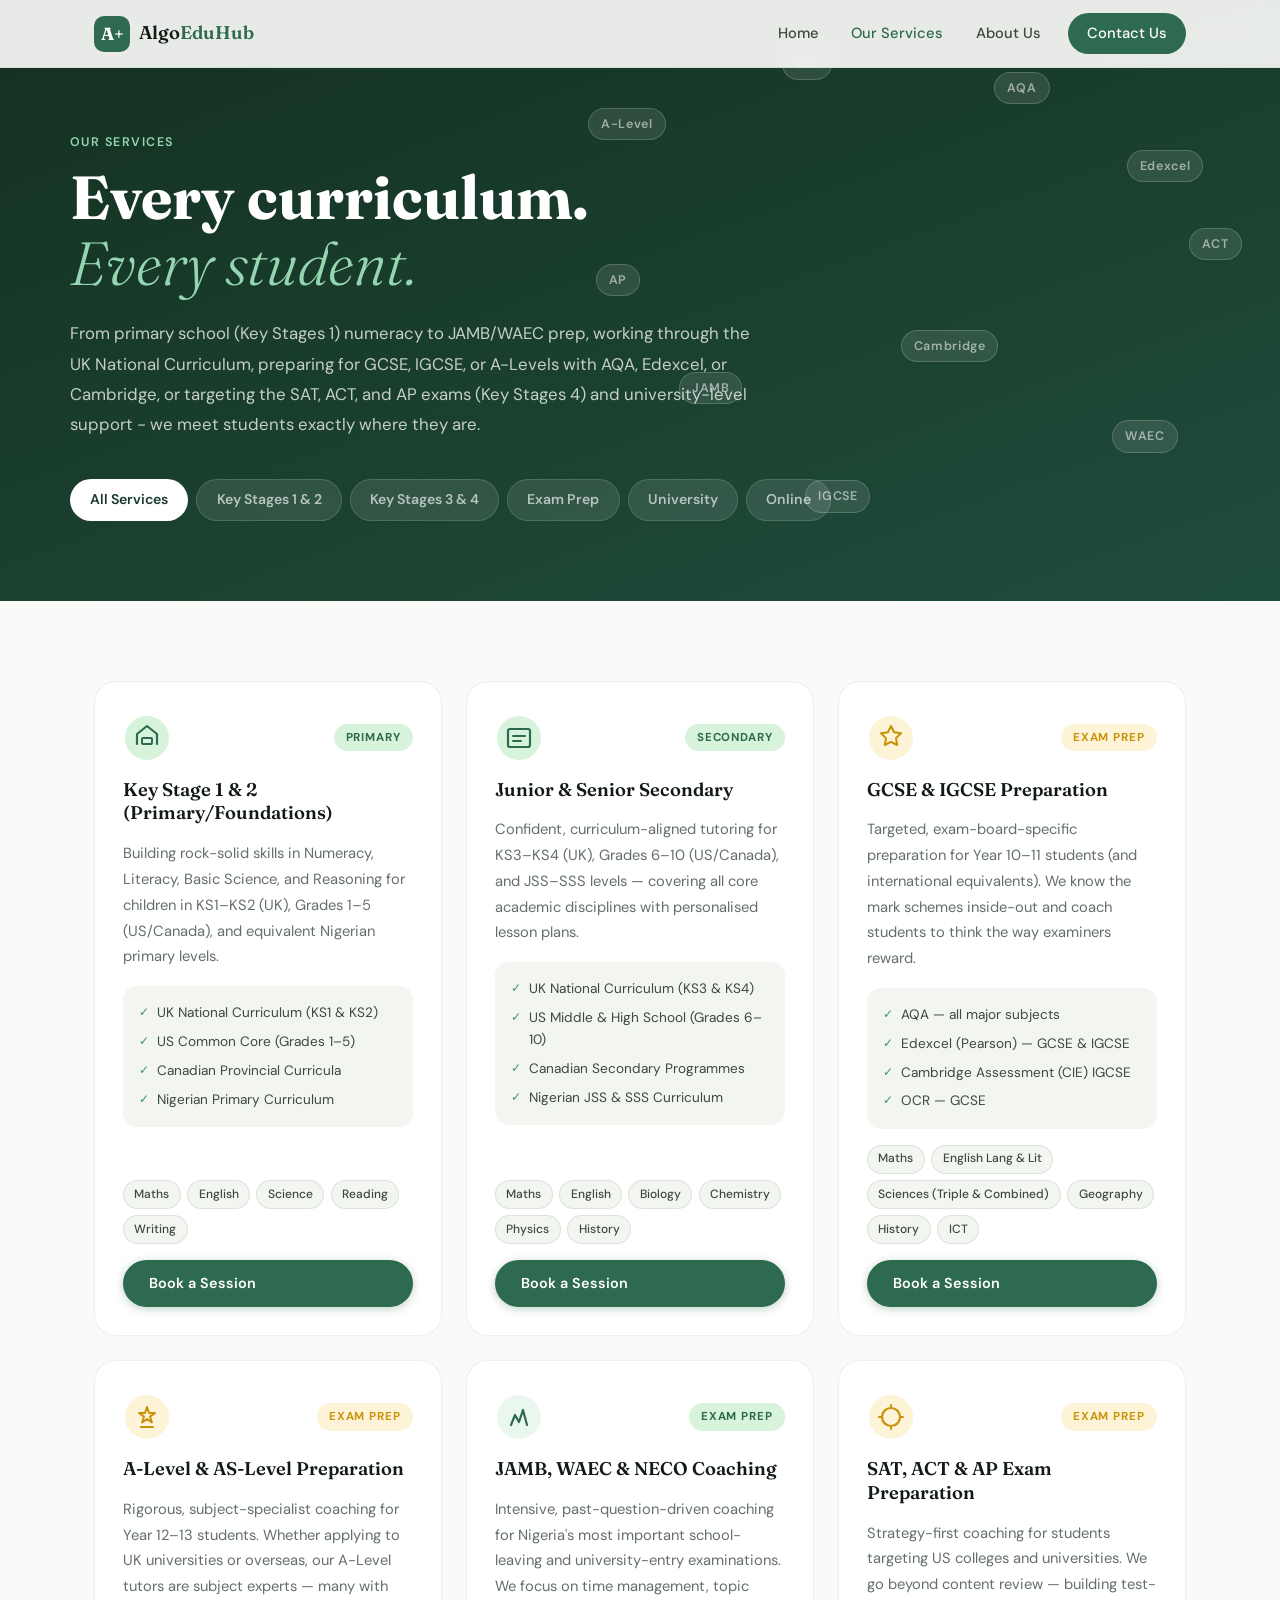
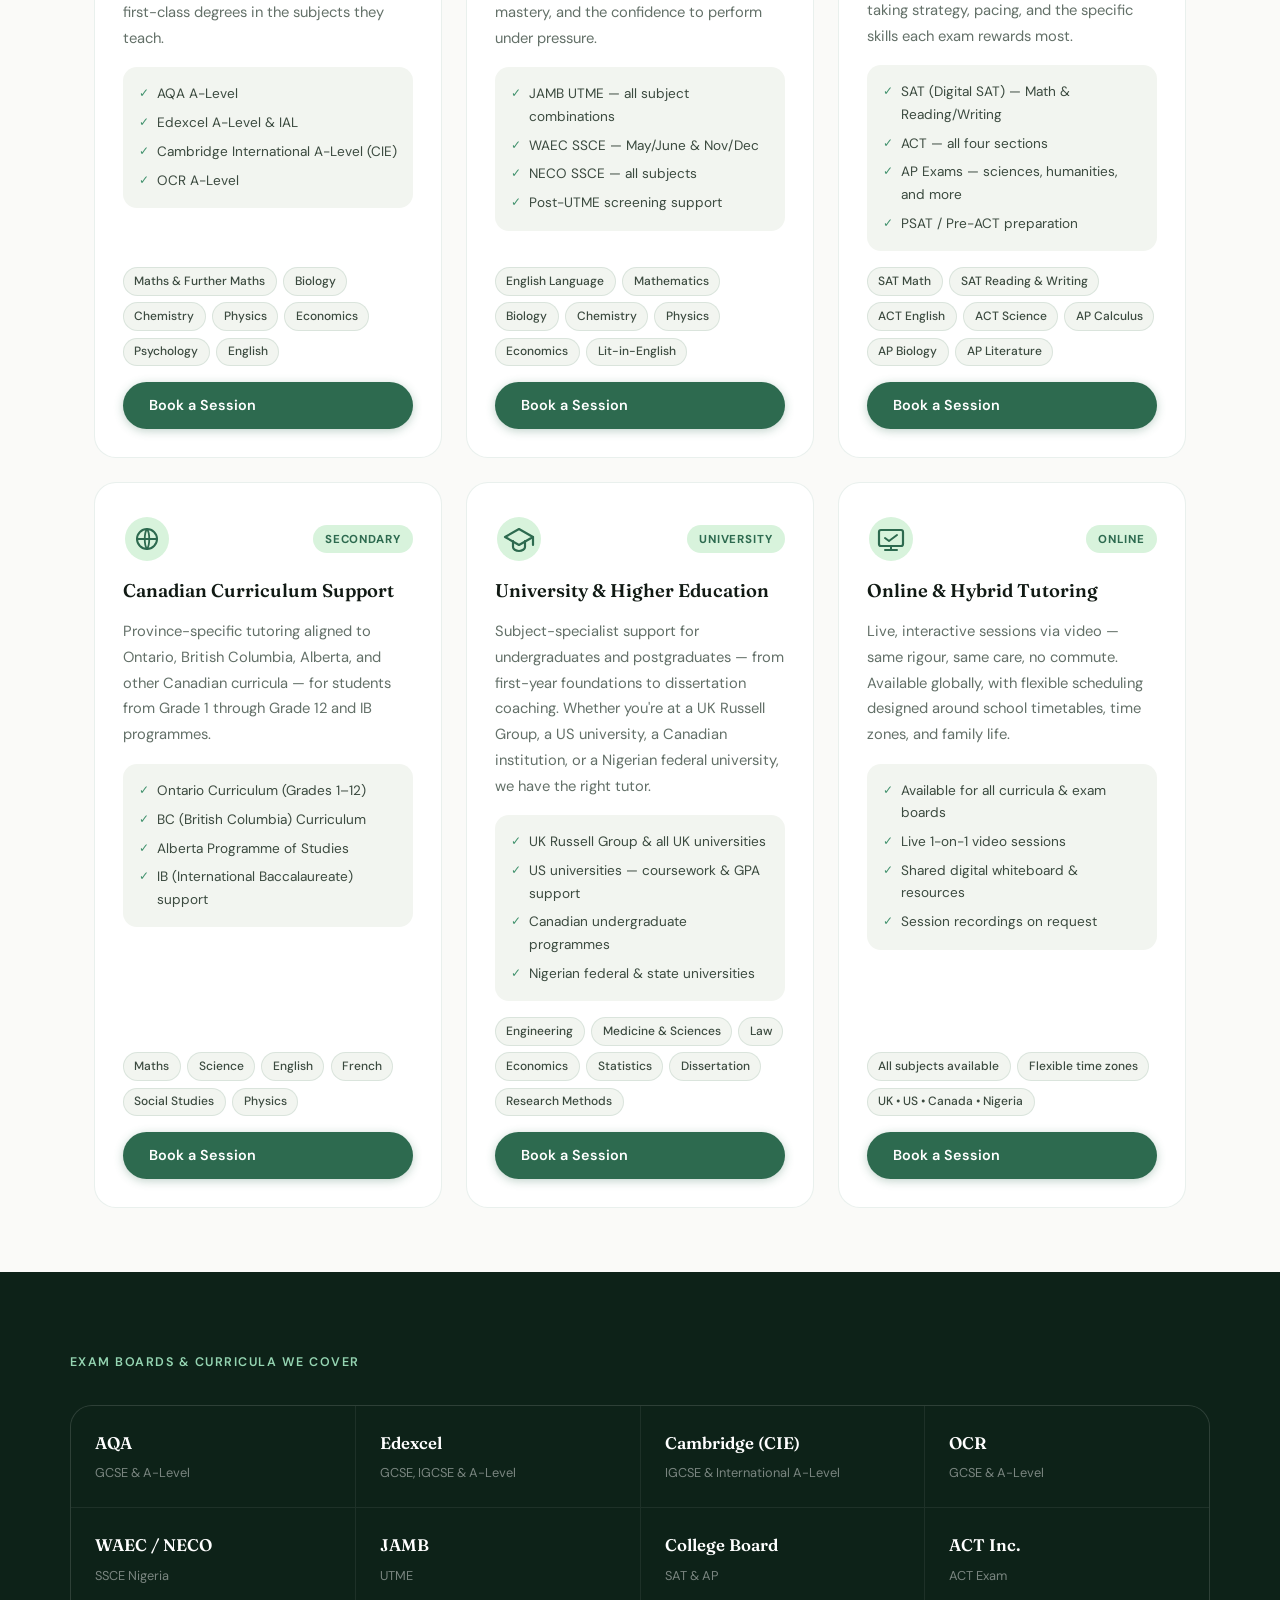
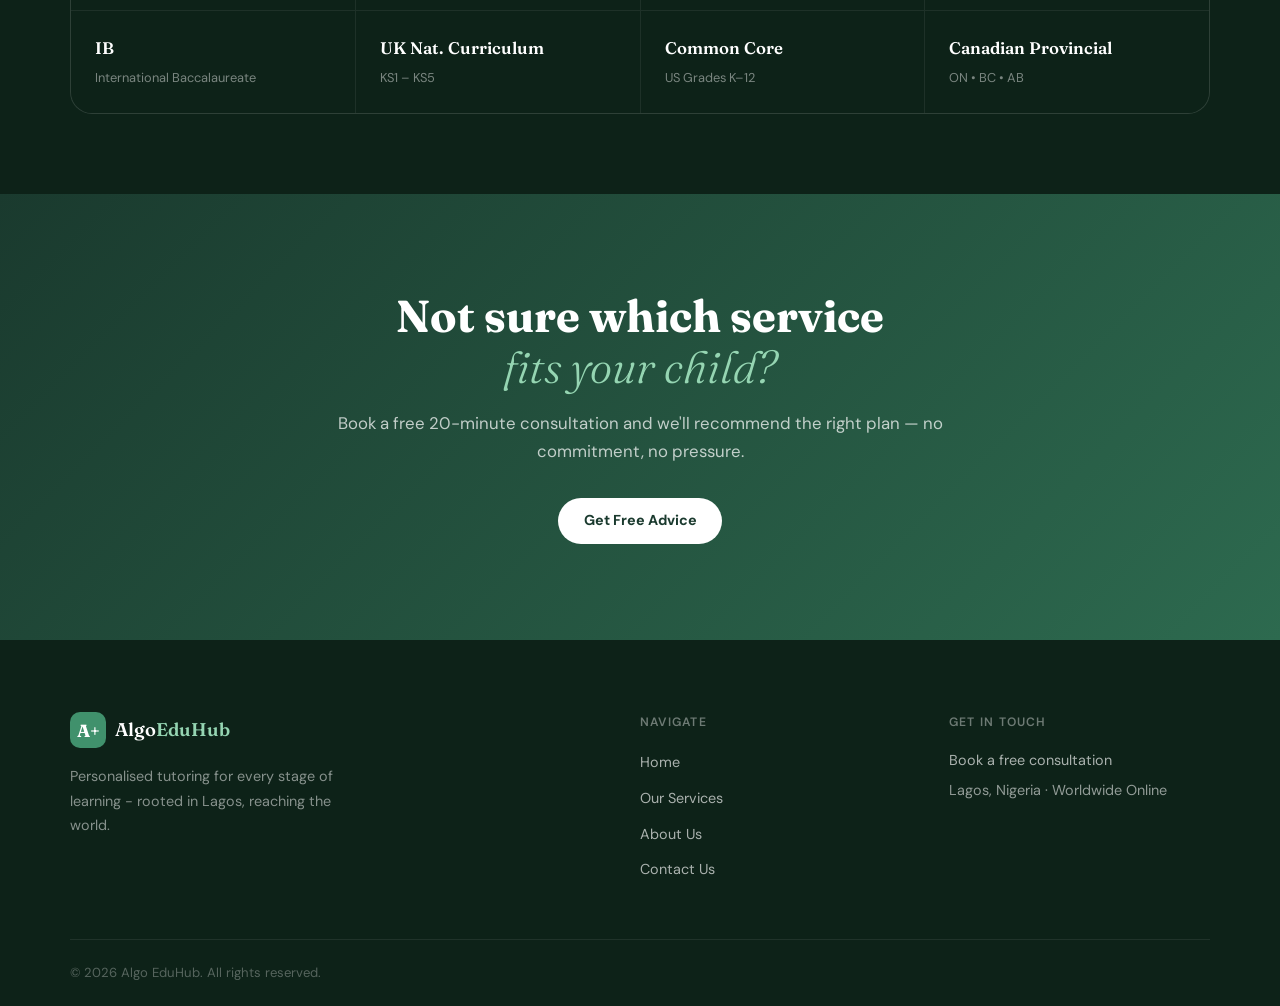
==== commit d1666ad9: "tonight commit" ====
--- a/services.html
+++ b/services.html
@@ -45,7 +45,7 @@
         <div class="filter-tabs" id="filterTabs" role="tablist" aria-label="Filter services by category">
           <button class="tab active" data-filter="all" role="tab" aria-selected="true">All Services</button>
           <button class="tab" data-filter="primary" role="tab" aria-selected="false">Key Stages 1 & 2</button>
-          <button class="tab" data-filter="secondary" role="tab" aria-selected="false">Key Stages 4 </button>
+          <button class="tab" data-filter="secondary" role="tab" aria-selected="false">Key Stages 3 & 4 </button>
           <button class="tab" data-filter="exams" role="tab" aria-selected="false">Exam Prep</button>
           <button class="tab" data-filter="university" role="tab" aria-selected="false">University</button>
           <button class="tab" data-filter="online" role="tab" aria-selected="false">Online</button>
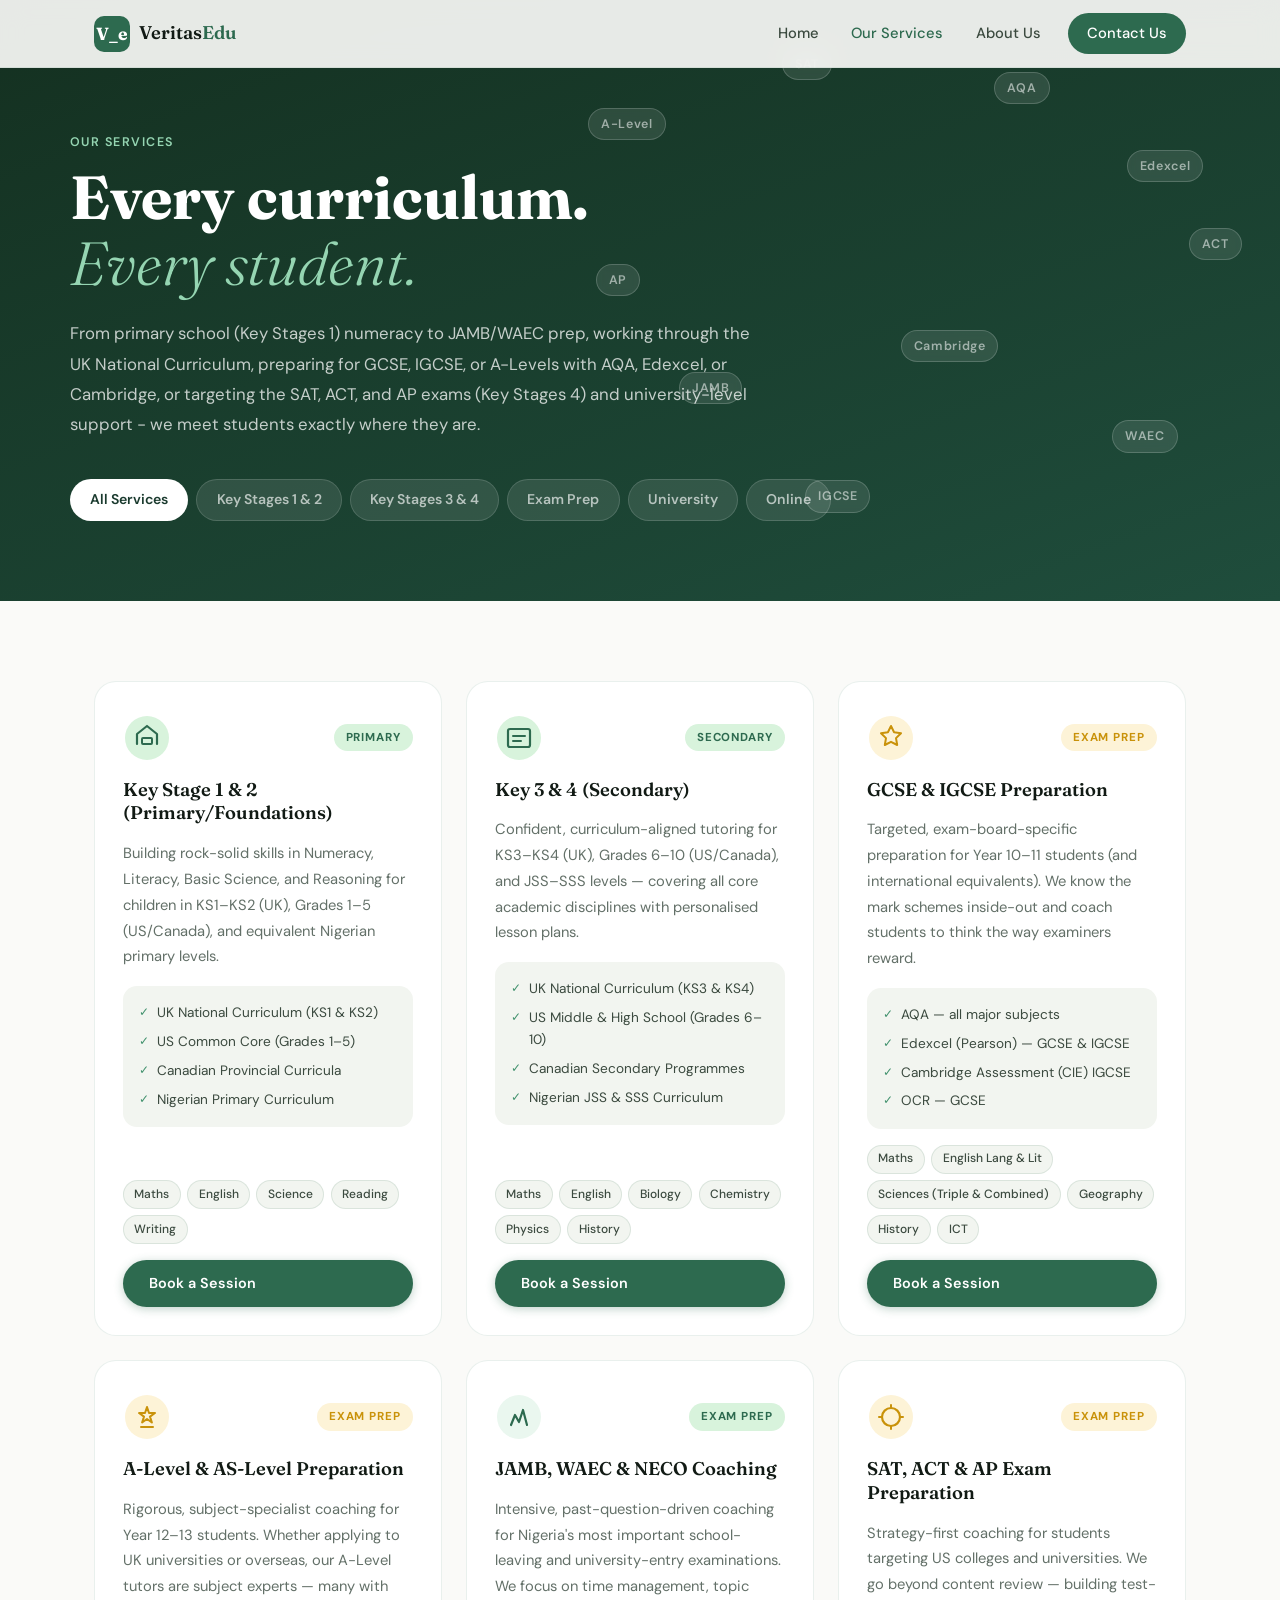
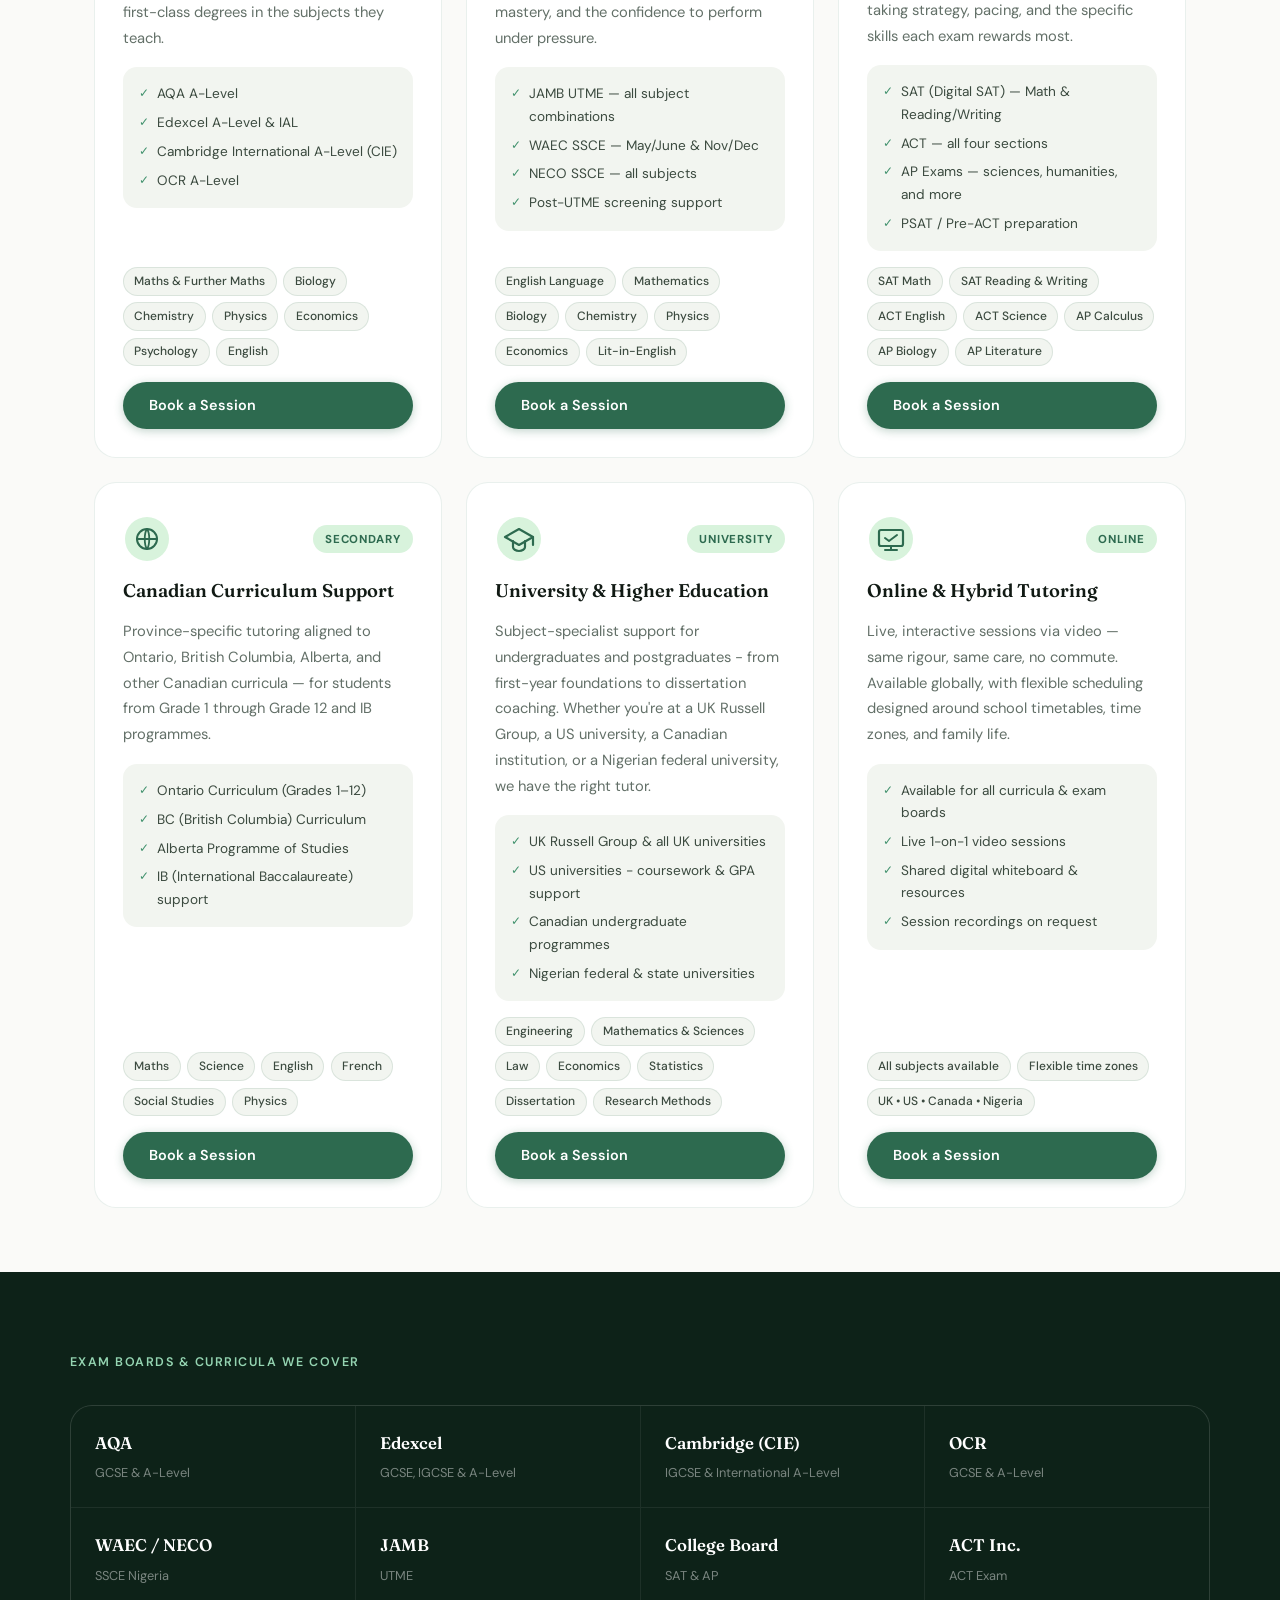
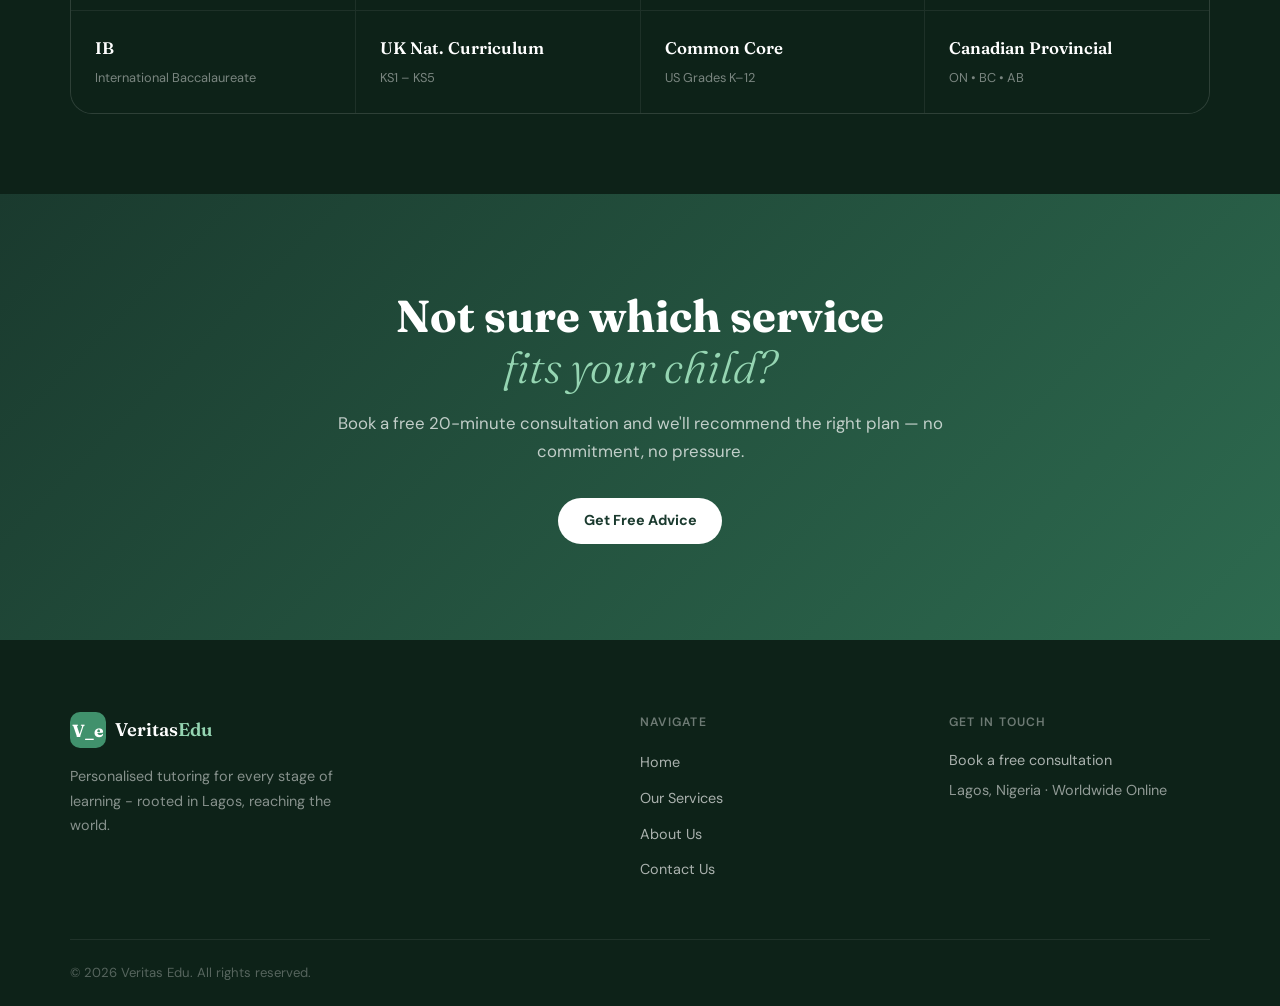
==== commit db7bc9cd: "more" ====
--- a/services.html
+++ b/services.html
@@ -3,7 +3,7 @@
 <head>
   <meta charset="UTF-8" />
   <meta name="viewport" content="width=device-width, initial-scale=1.0" />
-  <title>Our Services — Algo EduHub</title>
+  <title>Our Services - Veritas Edu</title>
   <link rel="preconnect" href="https://fonts.googleapis.com" />
   <link rel="preconnect" href="https://fonts.gstatic.com" crossorigin />
   <link href="https://fonts.googleapis.com/css2?family=Fraunces:ital,opsz,wght@0,9..144,300;0,9..144,600;0,9..144,700;1,9..144,400&family=DM+Sans:opsz,wght@9..40,400;9..40,500;9..40,600&display=swap" rel="stylesheet" />
@@ -15,8 +15,8 @@
   <header class="nav" id="nav">
     <div class="nav__inner">
       <a href="https://www.aigoeduhub.com/" class="nav__logo">
-        <span class="logo-mark">A+</span>
-        <span class="logo-text">Algo<em>EduHub</em></span>
+        <span class="logo-mark">V_e</span>
+        <span class="logo-text">Veritas<em>Edu</em></span>
       </a>
       <button class="nav__burger" id="burger" aria-label="Open menu" aria-expanded="false">
         <span></span><span></span><span></span>
@@ -44,8 +44,8 @@
         <!-- Filter tabs -->
         <div class="filter-tabs" id="filterTabs" role="tablist" aria-label="Filter services by category">
           <button class="tab active" data-filter="all" role="tab" aria-selected="true">All Services</button>
-          <button class="tab" data-filter="primary" role="tab" aria-selected="false">Key Stages 1 & 2</button>
-          <button class="tab" data-filter="secondary" role="tab" aria-selected="false">Key Stages 3 & 4 </button>
+          <button class="tab" data-filter="primary" role="tab" aria-selected="false">Key Stages 1 &amp; 2</button>
+          <button class="tab" data-filter="secondary" role="tab" aria-selected="false">Key Stages 3 &amp; 4 </button>
           <button class="tab" data-filter="exams" role="tab" aria-selected="false">Exam Prep</button>
           <button class="tab" data-filter="university" role="tab" aria-selected="false">University</button>
           <button class="tab" data-filter="online" role="tab" aria-selected="false">Online</button>
@@ -94,7 +94,7 @@
           <div class="scard__subjects">
             <span>Maths</span><span>English</span><span>Science</span><span>Reading</span><span>Writing</span>
           </div>
-          <a href="https://wa.me/8110734282" class="btn btn--primary">Book a Session</a>
+          <a href="https://wa.me/9124222764" class="btn btn--primary">Book a Session</a>
         </article>
 
         <!-- 2. Secondary / GCSE -->
@@ -109,7 +109,7 @@
             </div>
             <span class="scard__tag">Secondary</span>
           </div>
-          <h2>Junior &amp; Senior Secondary</h2>
+          <h2>Key 3 &amp; 4 (Secondary)</h2>
           <p class="scard__desc">Confident, curriculum-aligned tutoring for KS3–KS4 (UK), Grades 6–10 (US/Canada), and JSS–SSS levels — covering all core academic disciplines with personalised lesson plans.</p>
           <ul class="scard__curricula">
             <li>UK National Curriculum (KS3 &amp; KS4)</li>
@@ -120,7 +120,7 @@
           <div class="scard__subjects">
             <span>Maths</span><span>English</span><span>Biology</span><span>Chemistry</span><span>Physics</span><span>History</span>
           </div>
-          <a href="https://wa.me/8110734282" class="btn btn--primary">Book a Session</a>
+          <a href="https://wa.me/9124222764" class="btn btn--primary">Book a Session</a>
         </article>
 
         <!-- 3. GCSE / IGCSE -->
@@ -145,7 +145,7 @@
           <div class="scard__subjects">
             <span>Maths</span><span>English Lang &amp; Lit</span><span>Sciences (Triple &amp; Combined)</span><span>Geography</span><span>History</span><span>ICT</span>
           </div>
-          <a href="https://wa.me/8110734282" class="btn btn--primary">Book a Session</a>
+          <a href="https://wa.me/9124222764" class="btn btn--primary">Book a Session</a>
         </article>
 
         <!-- 4. A-Level -->
@@ -171,7 +171,7 @@
           <div class="scard__subjects">
             <span>Maths &amp; Further Maths</span><span>Biology</span><span>Chemistry</span><span>Physics</span><span>Economics</span><span>Psychology</span><span>English</span>
           </div>
-          <a href="https://wa.me/8110734282" class="btn btn--primary">Book a Session</a>
+          <a href="https://wa.me/9124222764" class="btn btn--primary">Book a Session</a>
         </article>
 
         <!-- 5. JAMB / WAEC / NECO -->
@@ -196,7 +196,7 @@
           <div class="scard__subjects">
             <span>English Language</span><span>Mathematics</span><span>Biology</span><span>Chemistry</span><span>Physics</span><span>Economics</span><span>Lit-in-English</span>
           </div>
-          <a href="https://wa.me/8110734282" class="btn btn--primary">Book a Session</a>
+          <a href="https://wa.me/9124222764" class="btn btn--primary">Book a Session</a>
         </article>
 
         <!-- 6. SAT / ACT / AP -->
@@ -222,7 +222,7 @@
           <div class="scard__subjects">
             <span>SAT Math</span><span>SAT Reading &amp; Writing</span><span>ACT English</span><span>ACT Science</span><span>AP Calculus</span><span>AP Biology</span><span>AP Literature</span>
           </div>
-          <a href="https://wa.me/8110734282" class="btn btn--primary">Book a Session</a>
+          <a href="https://wa.me/9124222764" class="btn btn--primary">Book a Session</a>
         </article>
 
         <!-- 7. Canadian Curriculum -->
@@ -248,7 +248,7 @@
           <div class="scard__subjects">
             <span>Maths</span><span>Science</span><span>English</span><span>French</span><span>Social Studies</span><span>Physics</span>
           </div>
-          <a href="https://wa.me/8110734282" class="btn btn--primary">Book a Session</a>
+          <a href="https://wa.me/9124222764" class="btn btn--primary">Book a Session</a>
         </article>
 
         <!-- 8. University -->
@@ -265,17 +265,17 @@
             <span class="scard__tag">University</span>
           </div>
           <h2>University &amp; Higher Education</h2>
-          <p class="scard__desc">Subject-specialist support for undergraduates and postgraduates — from first-year foundations to dissertation coaching. Whether you're at a UK Russell Group, a US university, a Canadian institution, or a Nigerian federal university, we have the right tutor.</p>
+          <p class="scard__desc">Subject-specialist support for undergraduates and postgraduates - from first-year foundations to dissertation coaching. Whether you're at a UK Russell Group, a US university, a Canadian institution, or a Nigerian federal university, we have the right tutor.</p>
           <ul class="scard__curricula">
             <li>UK Russell Group &amp; all UK universities</li>
-            <li>US universities — coursework &amp; GPA support</li>
+            <li>US universities - coursework &amp; GPA support</li>
             <li>Canadian undergraduate programmes</li>
             <li>Nigerian federal &amp; state universities</li>
           </ul>
           <div class="scard__subjects">
-            <span>Engineering</span><span>Medicine &amp; Sciences</span><span>Law</span><span>Economics</span><span>Statistics</span><span>Dissertation</span><span>Research Methods</span>
-          </div>
-          <a href="https://wa.me/8110734282" class="btn btn--primary">Book a Session</a>
+            <span>Engineering</span><span>Mathematics &amp; Sciences</span><span>Law</span><span>Economics</span><span>Statistics</span><span>Dissertation</span><span>Research Methods</span>
+          </div>
+          <a href="https://wa.me/9124222764" class="btn btn--primary">Book a Session</a>
         </article>
 
         <!-- 9. Online / Hybrid -->
@@ -302,7 +302,7 @@
           <div class="scard__subjects">
             <span>All subjects available</span><span>Flexible time zones</span><span>UK • US • Canada • Nigeria</span>
           </div>
-          <a href="https://wa.me/8110734282" class="btn btn--primary">Book a Session</a>
+          <a href="https://wa.me/9124222764" class="btn btn--primary">Book a Session</a>
         </article>
 
       </div>
@@ -339,7 +339,7 @@
       <div class="cta-banner__inner">
         <h2>Not sure which service<br /><em>fits your child?</em></h2>
         <p>Book a free 20-minute consultation and we'll recommend the right plan — no commitment, no pressure.</p>
-        <a href="https://wa.me/8110734282" class="btn btn--light">Get Free Advice</a>
+        <a href="https://wa.me/9124222764" class="btn btn--light">Get Free Advice</a>
       </div>
     </section>
 
@@ -350,8 +350,8 @@
     <div class="footer__inner">
       <div class="footer__brand">
         <a href="https://www.algoeduhub.com/" class="nav__logo">
-          <span class="logo-mark">A+</span>
-          <span class="logo-text">Algo<em>EduHub</em></span>
+          <span class="logo-mark">V_e</span>
+          <span class="logo-text">Veritas<em>Edu</em></span>
         </a>
         <p>Personalised tutoring for every stage of learning - rooted in Lagos, reaching the world.</p>
       </div>
@@ -371,7 +371,7 @@
       </div>
     </div>
     <div class="footer__bottom">
-      <p>© <span id="year"></span> Algo EduHub. All rights reserved.</p>
+      <p>© <span id="year"></span> Veritas Edu. All rights reserved.</p>
     </div>
   </footer>
 
--- a/services.css
+++ b/services.css
@@ -260,7 +260,7 @@
   padding: 0.3rem 0.75rem;
   border-radius: 100px;
   backdrop-filter: blur(4px);
-  animation: floatBadge 6s ease-in-out infinite;
+  animation: floatBadge 3s ease-in-out infinite;
 }
 /* Position each badge */
 .b1  { top: 12%; right: 18%; animation-delay: 0s; }
